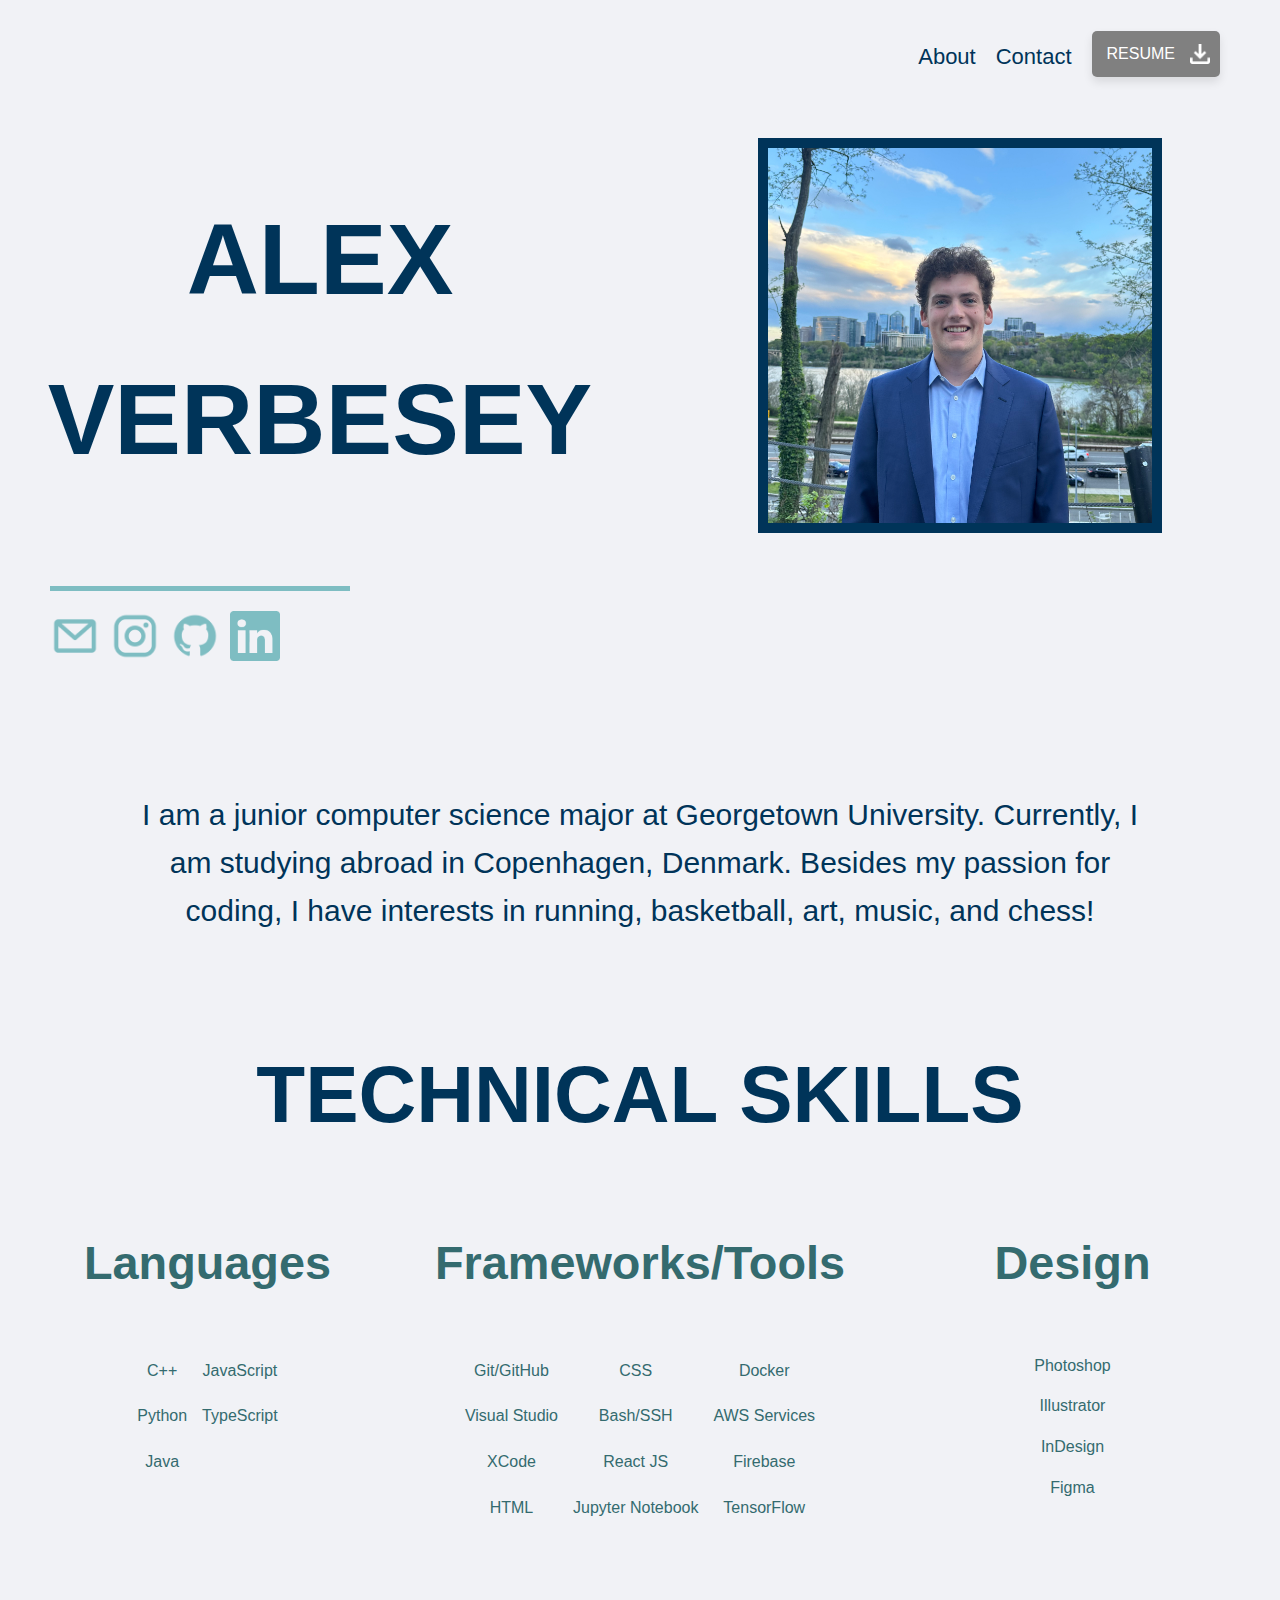
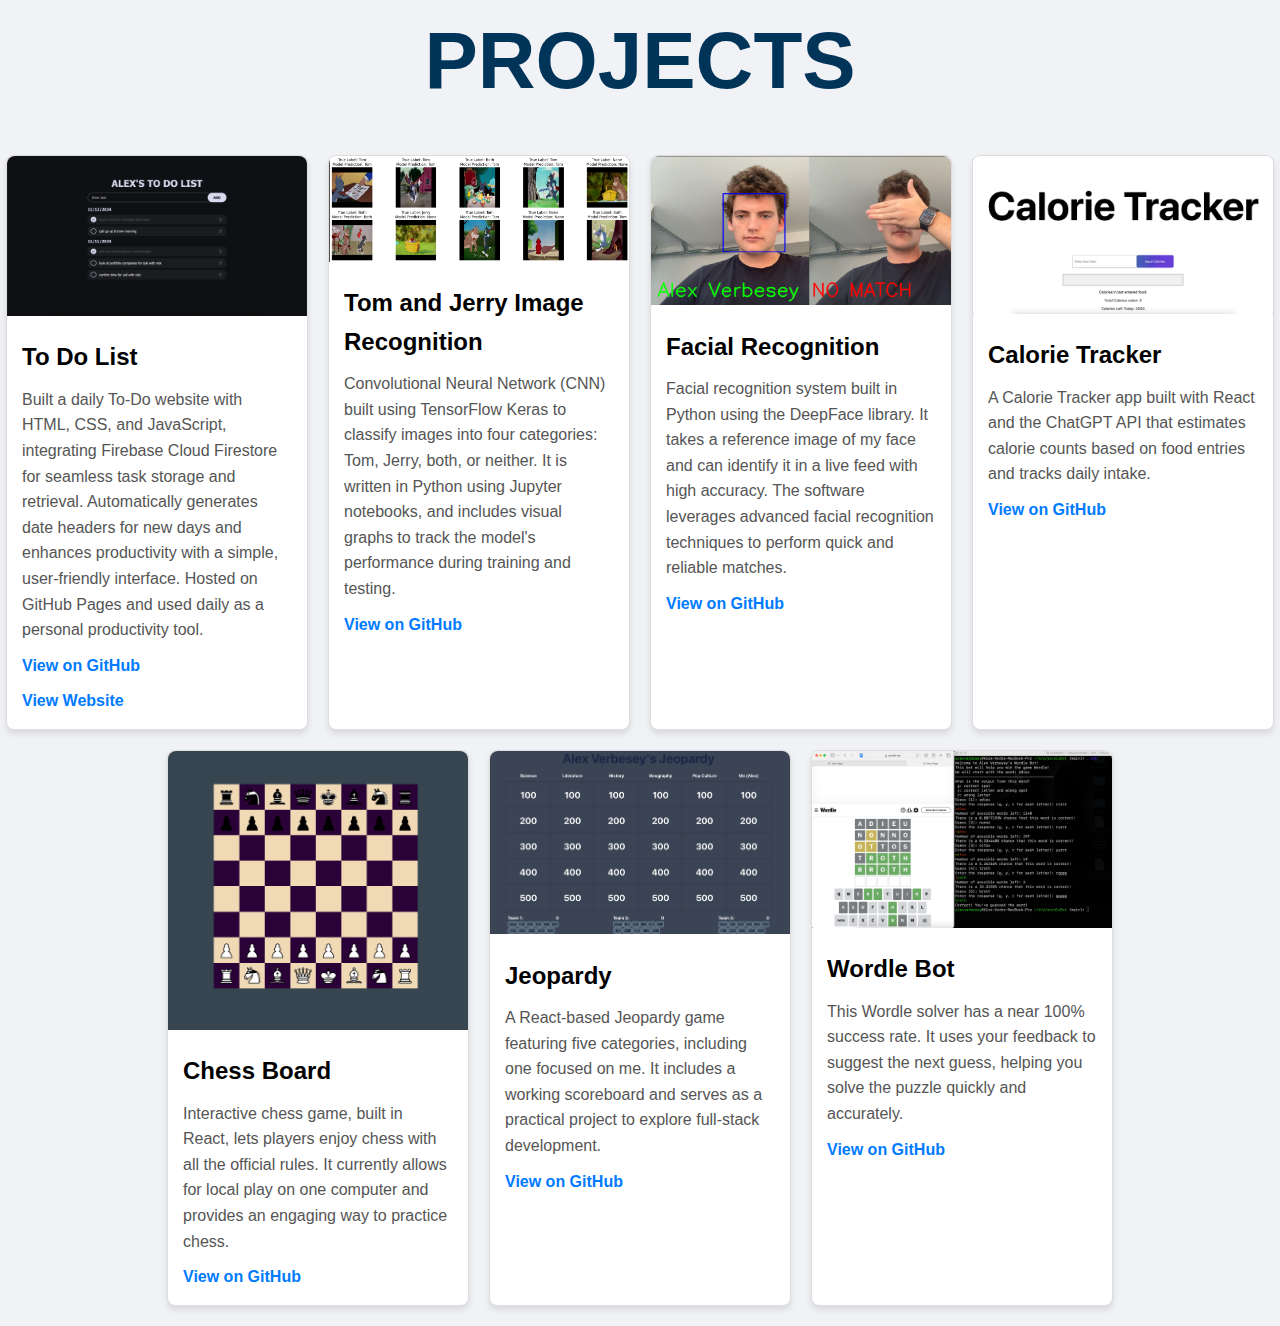
==== index.html @ 66ddb99b "resume 11/14" ====
<!DOCTYPE html>
<html lang="en">
<head>
    <meta charset="UTF-8">
    <meta name="viewport" content="width=device-width, initial-scale=1.0">
    <link rel="icon" href="https://github.com/alexverbs/alexverbs.github.io/blob/d3d0848591b647211440f9e09d63ac3a4cc1483b/assets/AV-faviconNEW.ico">
    <title>Alex Verbesey</title>
</head>
<link rel="stylesheet" href="index.css">

<body>
    <div class="navbar">
        <!--
        <div class="nav-buttons">
            <a href="blog.html" class="button-link">Abroad!</a>
        </div>
        -->
        <div class="nav-buttons">
            <a href="#my-info" class="button-link">About</a>
        </div>
        <div class="nav-buttons">
            <a href="mailto:abv21@georgetown.edu" target="_blank">Contact</a>
        </div>
        <div class="resume">
            <a href="https://drive.google.com/file/d/1OPGy0KIzCY_sodaI_N5lbQo9xbxgCfzO/view?usp=sharing" target="blank">Resume</a>
            <img class="download-icon" src="./assets/download.png" />
        </div>
    </div>
    <div class="top-box">
    <header>
        <div class="header-title">
        <h1>ALEX VERBESEY</h1>
        </div>
        <div class="face">
        <img src="./assets/alex4.jpeg" />
        </div>
    </header>
    </div>
        <div class="line">
            <img src="./assets/line.png" />
        </div>
        <div class="contact-info">
        <div class="contact-icons">
            <a href="mailto:abv21@georgetown.edu" target="_blank">
                <img src="./assets/email.png" />
            </a>
        </div>
        <div class="contact-icons">

            <a href="https://www.instagram.com/alexverbs/" target="_blank">
                <img src="./assets/instagram.png" />
            </a>
        </div>
        <div class="contact-icons">
            <a href="https://github.com/alexverbs" target="_blank">
                <img src="./assets/github.png" />
            </a>
        </div>
        <div class="contact-icons">
            <a href="https://www.linkedin.com/in/alexander-verbesey-b14548302/" target="_blank">
                <img src="./assets/linkedin.png" />
            </a>
        </div>
        <!--
        <div class="contact-icons">
            <a href="https://www.tiktok.com/@yeetverbs?_t=8klezNIOLL0&_r=1" target="_blank">
                <img src="./assets/tiktok.png" /> 
            </a>
        </div>
        -->
    </div>
    <div id="my-info">
        <div class="my-info">
            <div class="text-container">
                <p> I am a junior computer science major at Georgetown University. Currently, I am studying abroad in Copenhagen, Denmark.
                Besides my passion for coding, I have interests in running, basketball, art, music, and chess!</p>
            </div>
        </div>
    </div>

    <section id="technical-skills">
        <div class="skills-header">
            <h2>TECHNICAL SKILLS</h2>
        </div>
        <div class="column-container">
            <div class="column-item">
                <div class="skills-subheader">
                    <h3>Languages</h3>
                </div>
                <div class="code-grid">
                    <ul>
                        <li>C++</li>
                        <li>Python</li>
                        <li>Java</li>
                    </ul>
                    <ul>
                        <li>JavaScript</li>
                        <li>TypeScript</li>
                    </ul>
                </div>
            </div>
            <div class="column-item">
                <div class="skills-subheader">
                    <h3>Frameworks/Tools</h3>
                </div>
                <div class="code-grid">
                    <ul>
                        <li>Git/GitHub</li>
                        <li>Visual Studio</li>
                        <li>XCode</li>
                        <li>HTML</li>
                        
                    </ul>
                    <ul>
                        <li>CSS</li>
                        <li>Bash/SSH</li>
                        <li>React JS</li>
                        <li>Jupyter Notebook</li>
                        
                    </ul>
                    <ul>
                        <li>Docker</li>
                        <li>AWS Services</li>
                        <li>Firebase</li>
                        <li>TensorFlow</li>
                    </ul>
                </div>
            </div>
            <div class="column-item">
                <div class="skills-subheader">
                    <h3>Design</h3>
                </div>
                <ul>
                    <li>Photoshop</li>
                    <li>Illustrator</li>
                    <li>InDesign</li>
                    <li>Figma</li>
                </ul>
            </div>
        </div>
    </section>
    
    <section id="projects">
        <div class="project-title">
            <h2>PROJECTS</h2>
        </div>

        
        <div class="project-grid">

            <div class="project">
                <img src="./assets/toDoList.png" alt="to Do List Screenshot" />
                <div class="project-info">
                    <h3>To Do List</h3>
                    <p>Built a daily To-Do website with HTML, CSS, and JavaScript, integrating Firebase Cloud Firestore for seamless task storage and retrieval. Automatically generates date headers for new days and enhances productivity with a simple, user-friendly interface. Hosted on GitHub Pages and used daily as a personal productivity tool.</p>
                    <a href="https://github.com/alexverbs/toDoList" target="_blank">View on GitHub</a>
                    <p></p>
                    <a href="https://alexverbesey.com/toDoList/" target="_blank">View Website</a>
                </div>
            </div>


            <div class="project">
                <img src="./assets/tomandjerry.png" alt="Tom and Jerry CNN Screenshot" />
                <div class="project-info">
                    <h3>Tom and Jerry Image Recognition</h3>
                    <p>Convolutional Neural Network (CNN) built using TensorFlow Keras to classify images into four categories: Tom, Jerry, both, or neither. It is written in Python using Jupyter notebooks, and includes visual graphs to track the model's performance during training and testing.</p>
                    <a href="https://github.com/alexverbs/ABV-CNN-TJ" target="_blank">View on GitHub</a>
                </div>
            </div>
    
            <div class="project">
                <img src="./assets/faceRec.png" alt="Facial Recognition Screenshot" />
                <div class="project-info">
                    <h3>Facial Recognition</h3>
                    <p>Facial recognition system built in Python using the DeepFace library. It takes a reference image of my face and can identify it in a live feed with high accuracy. The software leverages advanced facial recognition techniques to perform quick and reliable matches.</p>
                    <a href="https://github.com/alexverbs/faceRec" target="_blank">View on GitHub</a>
                </div>
            </div>

            <div class="project">
                <img src="./assets/calorieTracker.png" alt="Calorie Tracker Screenshot" />
                <div class="project-info">
                    <h3>Calorie Tracker</h3>
                    <p>A Calorie Tracker app built with React and the ChatGPT API that estimates calorie counts based on food entries and tracks daily intake.</p>
                    <a href="https://github.com/alexverbs/calorie-tracker" target="_blank">View on GitHub</a>
                </div>
            </div>
    
            <div class="project">
                <img src="./assets/chess.png" alt="Chess Game Screenshot" />
                <div class="project-info">
                    <h3>Chess Board</h3>
                    <p>Interactive chess game, built in React, lets players enjoy chess with all the official rules. It currently allows for local play on one computer and provides an engaging way to practice chess.</p>
                    <a href="https://github.com/alexverbs/chess-project" target="_blank">View on GitHub</a>
                </div>
            </div>
    
            <div class="project">
                <img src="./assets/jeapordy.png" alt="Jeopardy Game Screenshot" />
                <div class="project-info">
                    <h3>Jeopardy</h3>
                    <p>A React-based Jeopardy game featuring five categories, including one focused on me. It includes a working scoreboard and serves as a practical project to explore full-stack development.</p>
                    <a href="https://github.com/alexverbs/Jeapordy-Hoya-Devs" target="_blank">View on GitHub</a>
                </div>
            </div>
    
            <div class="project">
                <img src="./assets/wordle.png" alt="Wordle Bot Screenshot" />
                <div class="project-info">
                    <h3>Wordle Bot</h3>
                    <p>This Wordle solver has a near 100% success rate. It uses your feedback to suggest the next guess, helping you solve the puzzle quickly and accurately.</p>
                    <a href="https://github.com/alexverbs/Wordle-Bot" target="_blank">View on GitHub</a>
                </div>
            </div>
    </section>
    
    <!-- testing domain -->

    <!--
    <div>
        <a href="https://data.typeracer.com/pit/profile?user=yeetverbs&ref=badge" t
        arget="_top"><img src="https://data.typeracer.com/misc/badge?user=yeetverbs" 
        border="0" alt="TypeRacer.com scorecard for user yeetverbs"/></a>
    </div>
    -->
    <!--
    <iframe allow="autoplay *; encrypted-media *; fullscreen *; clipboard-write" frameborder="0" height="450" 
    style="width:100%;max-width:660px;overflow:hidden;border-radius:10px;" 
    sandbox="allow-forms allow-popups allow-same-origin allow-scripts 
    allow-storage-access-by-user-activation allow-top-navigation-by-user-activation" 
    src="https://embed.music.apple.com/us/album/guts-spilled/1736994915"></iframe>
    -->
      
</body>
</html>
---- index.css ----
/* index.css */
body {
  font-family: Arial, sans-serif;
  line-height: 1.6;
  margin: 0;
  background-color: #F1F2F6;
}

header {
  display: block;
  color: #7EBDC2;
  padding-bottom: 10px;
  margin-bottom: 15px;
  padding-top: 20px;
  text-align: center;
}

header h1 {
  font-size: 8vw;
  color: #003459;
  margin: 0;
}

.face img {
  width: 50%;
  margin: 20px auto;
  padding: 10px;
  background-color: #003459;
  width: 60%;
  height: 60%;
}

.contact-info {
  display: flex;
  justify-content: center;
  flex-wrap: wrap;
  gap: 10px;
  padding-top: 20px;
}

.line img {
  width: 300px;
  height: 5px;
  display: block;
  margin-left: auto;
  margin-right: auto;
}

.navbar {
  display: flex;
  justify-content: right;
  align-items: center;
  gap: 20px;
  padding: 20px;
  margin-right: 40px;
  margin-top: 10px;
}

.resume {
  display: flex;
  justify-content: center;
  align-items: center;
  background-color: gray;
  box-shadow: 0 5px 10px rgba(0,0,0,0.1);
  border-radius: 5px;
  transition: background-color 0.3s;
}

.resume a {
  display: flex;
  justify-content: center;
  align-items: center;
  padding: 10px 15px; 
  font-size: 16px; 
  color: #FFF; 
  text-transform: uppercase; 
  text-decoration: none;
}

.resume:hover {
  background-color: #6c757d; 
  cursor: pointer; 
}

.nav-buttons a {
  font-size: 22px;
  color: #003459;
  text-decoration: none;
}

.download-icon {
  width: 20px; 
  height: auto; 
  margin-left: 0px; 
  margin-right: 10px;
}

section {
  margin-bottom: 20px;
}

h2 {
  color: #7EBDC2;
}

ul {
  list-style-type: none;
  padding: 0;
}

li {
  margin: 5px;
  padding: 5px;
  border-radius: 5px;
  color: #346B6F;
}

.column-container {
  display: flex;
  justify-content: center;
  align-items: flex-start;
  flex-wrap: wrap;
}

.column-item {
  text-align: center; 
  flex: 1 0 300px; 
}

.skills-subheader {
  margin-bottom: 1px;
  font-size: 1.2em;
  margin-left: 0%;
}

.code-grid {
  display: flex;
  flex-wrap: wrap;
  justify-content: center;
  gap: 5px; 
}

.code-grid ul {
  display: flex;
  flex-direction: column; 
  list-style: none; 
  padding: 0; 
  margin: 0;
  align-items: center; 
}

.code-grid li {
  margin: 5px 0; 
}

.skills-header h2 {
  font-size: 8vw;
  width: 100%;
  margin-bottom: 20px;
  text-align: center;
  color: #003459;
}

.skills-subheader {
  font-size: 40px;
  width: 100%;
  margin-bottom: 20px;
  text-align: center;
  color: #346B6F;
}


.my-info {
  width: 100%;
  margin-bottom: 50px;
  margin-top: 100px;
  text-align: center;
  color: #003459;
  display: flex;
  justify-content: center;
}

.contact-icons img {
  display: flex;
  width: 50px;
}

.text-container {
  font-size: 4vw;
  color: #003459;
  display: flex;
  justify-content: center;
  width: 80%;
}

.project-button:hover {
  background: #4D4CF0;
  box-shadow: #4D4CF0 0 10px 20px -10px;
}

/* Updated project section with Flexbox */
.project-title h2 {
  text-align: center;
  font-size: 8vw;
  color: #003459;
  margin-bottom: 30px;
}

.project-grid {
  display: flex;
  flex-wrap: wrap;
  gap: 20px;
  justify-content: center;
  
}


.project {
  background-color: #fff;
  border: 1px solid #ddd;
  border-radius: 8px;
  box-shadow: 0 4px 6px rgba(0, 0, 0, 0.1);
  width: 300px;
  transition: transform 0.3s ease;
}

.project:hover {
  transform: scale(1.05);
}

.project img {
  width: 100%;
  height: auto;
  border-top-left-radius: 8px;
  border-top-right-radius: 8px;
}

.project-info {
  padding: 15px;
}

.project-info h3 {
  margin: 0;
  font-size: 1.5rem;
}

.project-info p {
  margin: 10px 0;
  color: #555;
}

.project-info a {
  text-decoration: none;
  color: #007bff;
  font-weight: bold;
  transition: color 0.3s ease;
}

.project-info a:hover {
  color: #0056b3;
}

@media (min-width: 1024px) {
  header {
    display: flex;
    justify-content: space-between;
    align-items: center;
  }

  .header-title, .face {
    flex-basis: 50%;
  }

  .header-title h1 {
    font-size: 100px;
  }

  .text-container {
    font-size: 30px;
  }

  .contact-info {
    justify-content: start;
    margin-left: 50px;
  }

  .line img {
    margin-left: 50px;
    margin-right: 0;
  }

  .column-container {
    flex-direction: row;
    justify-content: space-around;
  }

  .column-item {
    margin: 0 20px;
  }

  .column-container-projects {
    flex-direction: row;
    justify-content: space-around;
  }

  .skills-header h2, .project-title h2 {
    font-size: 80px;
  }

  .nav-buttons {
    font-size: 30px;
  }
}
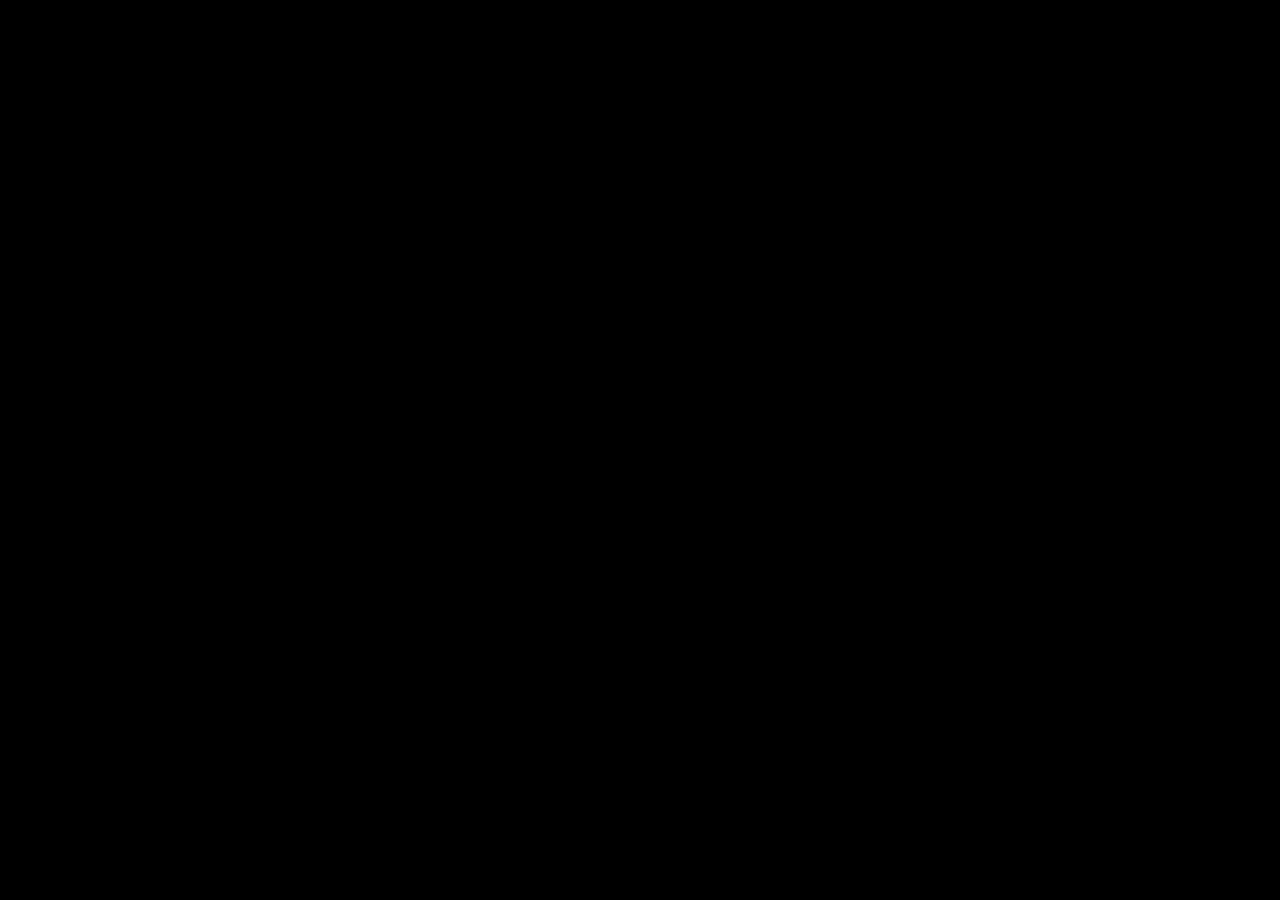
==== commit 0e9b99fa: "added front page 11/27" ====
--- a/index.html
+++ b/index.html
@@ -1,236 +1,16 @@
 <!DOCTYPE html>
 <html lang="en">
 <head>
-    <meta charset="UTF-8">
-    <meta name="viewport" content="width=device-width, initial-scale=1.0">
-    <link rel="icon" href="https://github.com/alexverbs/alexverbs.github.io/blob/d3d0848591b647211440f9e09d63ac3a4cc1483b/assets/AV-faviconNEW.ico">
-    <title>Alex Verbesey</title>
+  <meta charset="UTF-8">
+  <meta name="viewport" content="width=device-width, initial-scale=1.0">
+  <title>Alex Verbesey Portfolio</title>
+  <link rel="stylesheet" href="index.css">
 </head>
-<link rel="stylesheet" href="index.css">
-
 <body>
-    <div class="navbar">
-        <!--
-        <div class="nav-buttons">
-            <a href="blog.html" class="button-link">Abroad!</a>
-        </div>
-        -->
-        <div class="nav-buttons">
-            <a href="#my-info" class="button-link">About</a>
-        </div>
-        <div class="nav-buttons">
-            <a href="mailto:abv21@georgetown.edu" target="_blank">Contact</a>
-        </div>
-        <div class="resume">
-            <a href="https://drive.google.com/file/d/1OPGy0KIzCY_sodaI_N5lbQo9xbxgCfzO/view?usp=sharing" target="blank">Resume</a>
-            <img class="download-icon" src="./assets/download.png" />
-        </div>
-    </div>
-    <div class="top-box">
-    <header>
-        <div class="header-title">
-        <h1>ALEX VERBESEY</h1>
-        </div>
-        <div class="face">
-        <img src="./assets/alex4.jpeg" />
-        </div>
-    </header>
-    </div>
-        <div class="line">
-            <img src="./assets/line.png" />
-        </div>
-        <div class="contact-info">
-        <div class="contact-icons">
-            <a href="mailto:abv21@georgetown.edu" target="_blank">
-                <img src="./assets/email.png" />
-            </a>
-        </div>
-        <div class="contact-icons">
-
-            <a href="https://www.instagram.com/alexverbs/" target="_blank">
-                <img src="./assets/instagram.png" />
-            </a>
-        </div>
-        <div class="contact-icons">
-            <a href="https://github.com/alexverbs" target="_blank">
-                <img src="./assets/github.png" />
-            </a>
-        </div>
-        <div class="contact-icons">
-            <a href="https://www.linkedin.com/in/alexander-verbesey-b14548302/" target="_blank">
-                <img src="./assets/linkedin.png" />
-            </a>
-        </div>
-        <!--
-        <div class="contact-icons">
-            <a href="https://www.tiktok.com/@yeetverbs?_t=8klezNIOLL0&_r=1" target="_blank">
-                <img src="./assets/tiktok.png" /> 
-            </a>
-        </div>
-        -->
-    </div>
-    <div id="my-info">
-        <div class="my-info">
-            <div class="text-container">
-                <p> I am a junior computer science major at Georgetown University. Currently, I am studying abroad in Copenhagen, Denmark.
-                Besides my passion for coding, I have interests in running, basketball, art, music, and chess!</p>
-            </div>
-        </div>
-    </div>
-
-    <section id="technical-skills">
-        <div class="skills-header">
-            <h2>TECHNICAL SKILLS</h2>
-        </div>
-        <div class="column-container">
-            <div class="column-item">
-                <div class="skills-subheader">
-                    <h3>Languages</h3>
-                </div>
-                <div class="code-grid">
-                    <ul>
-                        <li>C++</li>
-                        <li>Python</li>
-                        <li>Java</li>
-                    </ul>
-                    <ul>
-                        <li>JavaScript</li>
-                        <li>TypeScript</li>
-                    </ul>
-                </div>
-            </div>
-            <div class="column-item">
-                <div class="skills-subheader">
-                    <h3>Frameworks/Tools</h3>
-                </div>
-                <div class="code-grid">
-                    <ul>
-                        <li>Git/GitHub</li>
-                        <li>Visual Studio</li>
-                        <li>XCode</li>
-                        <li>HTML</li>
-                        
-                    </ul>
-                    <ul>
-                        <li>CSS</li>
-                        <li>Bash/SSH</li>
-                        <li>React JS</li>
-                        <li>Jupyter Notebook</li>
-                        
-                    </ul>
-                    <ul>
-                        <li>Docker</li>
-                        <li>AWS Services</li>
-                        <li>Firebase</li>
-                        <li>TensorFlow</li>
-                    </ul>
-                </div>
-            </div>
-            <div class="column-item">
-                <div class="skills-subheader">
-                    <h3>Design</h3>
-                </div>
-                <ul>
-                    <li>Photoshop</li>
-                    <li>Illustrator</li>
-                    <li>InDesign</li>
-                    <li>Figma</li>
-                </ul>
-            </div>
-        </div>
-    </section>
-    
-    <section id="projects">
-        <div class="project-title">
-            <h2>PROJECTS</h2>
-        </div>
-
-        
-        <div class="project-grid">
-
-            <div class="project">
-                <img src="./assets/toDoList.png" alt="to Do List Screenshot" />
-                <div class="project-info">
-                    <h3>To Do List</h3>
-                    <p>Built a daily To-Do website with HTML, CSS, and JavaScript, integrating Firebase Cloud Firestore for seamless task storage and retrieval. Automatically generates date headers for new days and enhances productivity with a simple, user-friendly interface. Hosted on GitHub Pages and used daily as a personal productivity tool.</p>
-                    <a href="https://github.com/alexverbs/toDoList" target="_blank">View on GitHub</a>
-                    <p></p>
-                    <a href="https://alexverbesey.com/toDoList/" target="_blank">View Website</a>
-                </div>
-            </div>
-
-
-            <div class="project">
-                <img src="./assets/tomandjerry.png" alt="Tom and Jerry CNN Screenshot" />
-                <div class="project-info">
-                    <h3>Tom and Jerry Image Recognition</h3>
-                    <p>Convolutional Neural Network (CNN) built using TensorFlow Keras to classify images into four categories: Tom, Jerry, both, or neither. It is written in Python using Jupyter notebooks, and includes visual graphs to track the model's performance during training and testing.</p>
-                    <a href="https://github.com/alexverbs/ABV-CNN-TJ" target="_blank">View on GitHub</a>
-                </div>
-            </div>
-    
-            <div class="project">
-                <img src="./assets/faceRec.png" alt="Facial Recognition Screenshot" />
-                <div class="project-info">
-                    <h3>Facial Recognition</h3>
-                    <p>Facial recognition system built in Python using the DeepFace library. It takes a reference image of my face and can identify it in a live feed with high accuracy. The software leverages advanced facial recognition techniques to perform quick and reliable matches.</p>
-                    <a href="https://github.com/alexverbs/faceRec" target="_blank">View on GitHub</a>
-                </div>
-            </div>
-
-            <div class="project">
-                <img src="./assets/calorieTracker.png" alt="Calorie Tracker Screenshot" />
-                <div class="project-info">
-                    <h3>Calorie Tracker</h3>
-                    <p>A Calorie Tracker app built with React and the ChatGPT API that estimates calorie counts based on food entries and tracks daily intake.</p>
-                    <a href="https://github.com/alexverbs/calorie-tracker" target="_blank">View on GitHub</a>
-                </div>
-            </div>
-    
-            <div class="project">
-                <img src="./assets/chess.png" alt="Chess Game Screenshot" />
-                <div class="project-info">
-                    <h3>Chess Board</h3>
-                    <p>Interactive chess game, built in React, lets players enjoy chess with all the official rules. It currently allows for local play on one computer and provides an engaging way to practice chess.</p>
-                    <a href="https://github.com/alexverbs/chess-project" target="_blank">View on GitHub</a>
-                </div>
-            </div>
-    
-            <div class="project">
-                <img src="./assets/jeapordy.png" alt="Jeopardy Game Screenshot" />
-                <div class="project-info">
-                    <h3>Jeopardy</h3>
-                    <p>A React-based Jeopardy game featuring five categories, including one focused on me. It includes a working scoreboard and serves as a practical project to explore full-stack development.</p>
-                    <a href="https://github.com/alexverbs/Jeapordy-Hoya-Devs" target="_blank">View on GitHub</a>
-                </div>
-            </div>
-    
-            <div class="project">
-                <img src="./assets/wordle.png" alt="Wordle Bot Screenshot" />
-                <div class="project-info">
-                    <h3>Wordle Bot</h3>
-                    <p>This Wordle solver has a near 100% success rate. It uses your feedback to suggest the next guess, helping you solve the puzzle quickly and accurately.</p>
-                    <a href="https://github.com/alexverbs/Wordle-Bot" target="_blank">View on GitHub</a>
-                </div>
-            </div>
-    </section>
-    
-    <!-- testing domain -->
-
-    <!--
-    <div>
-        <a href="https://data.typeracer.com/pit/profile?user=yeetverbs&ref=badge" t
-        arget="_top"><img src="https://data.typeracer.com/misc/badge?user=yeetverbs" 
-        border="0" alt="TypeRacer.com scorecard for user yeetverbs"/></a>
-    </div>
-    -->
-    <!--
-    <iframe allow="autoplay *; encrypted-media *; fullscreen *; clipboard-write" frameborder="0" height="450" 
-    style="width:100%;max-width:660px;overflow:hidden;border-radius:10px;" 
-    sandbox="allow-forms allow-popups allow-same-origin allow-scripts 
-    allow-storage-access-by-user-activation allow-top-navigation-by-user-activation" 
-    src="https://embed.music.apple.com/us/album/guts-spilled/1736994915"></iframe>
-    -->
-      
+    <div class="terminal">
+        <h1 class="typing"></h1>
+        <p class="typing-bio"></p>
+      </div>
+  <script src="script.js"></script>
 </body>
-</html>
+</html>--- a/index.css
+++ b/index.css
@@ -1,313 +1,84 @@
-/* index.css */
+/* Basic Reset */
 body {
-  font-family: Arial, sans-serif;
-  line-height: 1.6;
-  margin: 0;
-  background-color: #F1F2F6;
-}
-
-header {
-  display: block;
-  color: #7EBDC2;
-  padding-bottom: 10px;
-  margin-bottom: 15px;
-  padding-top: 20px;
-  text-align: center;
-}
-
-header h1 {
-  font-size: 8vw;
-  color: #003459;
-  margin: 0;
-}
-
-.face img {
-  width: 50%;
-  margin: 20px auto;
-  padding: 10px;
-  background-color: #003459;
-  width: 60%;
-  height: 60%;
-}
-
-.contact-info {
-  display: flex;
-  justify-content: center;
-  flex-wrap: wrap;
-  gap: 10px;
-  padding-top: 20px;
-}
-
-.line img {
-  width: 300px;
-  height: 5px;
-  display: block;
-  margin-left: auto;
-  margin-right: auto;
-}
-
-.navbar {
-  display: flex;
-  justify-content: right;
-  align-items: center;
-  gap: 20px;
-  padding: 20px;
-  margin-right: 40px;
-  margin-top: 10px;
-}
-
-.resume {
-  display: flex;
-  justify-content: center;
-  align-items: center;
-  background-color: gray;
-  box-shadow: 0 5px 10px rgba(0,0,0,0.1);
-  border-radius: 5px;
-  transition: background-color 0.3s;
-}
-
-.resume a {
-  display: flex;
-  justify-content: center;
-  align-items: center;
-  padding: 10px 15px; 
-  font-size: 16px; 
-  color: #FFF; 
-  text-transform: uppercase; 
-  text-decoration: none;
-}
-
-.resume:hover {
-  background-color: #6c757d; 
-  cursor: pointer; 
-}
-
-.nav-buttons a {
-  font-size: 22px;
-  color: #003459;
-  text-decoration: none;
-}
-
-.download-icon {
-  width: 20px; 
-  height: auto; 
-  margin-left: 0px; 
-  margin-right: 10px;
-}
-
-section {
-  margin-bottom: 20px;
-}
-
-h2 {
-  color: #7EBDC2;
-}
-
-ul {
-  list-style-type: none;
-  padding: 0;
-}
-
-li {
-  margin: 5px;
-  padding: 5px;
-  border-radius: 5px;
-  color: #346B6F;
-}
-
-.column-container {
-  display: flex;
-  justify-content: center;
-  align-items: flex-start;
-  flex-wrap: wrap;
-}
-
-.column-item {
-  text-align: center; 
-  flex: 1 0 300px; 
-}
-
-.skills-subheader {
-  margin-bottom: 1px;
-  font-size: 1.2em;
-  margin-left: 0%;
-}
-
-.code-grid {
-  display: flex;
-  flex-wrap: wrap;
-  justify-content: center;
-  gap: 5px; 
-}
-
-.code-grid ul {
-  display: flex;
-  flex-direction: column; 
-  list-style: none; 
-  padding: 0; 
-  margin: 0;
-  align-items: center; 
-}
-
-.code-grid li {
-  margin: 5px 0; 
-}
-
-.skills-header h2 {
-  font-size: 8vw;
-  width: 100%;
-  margin-bottom: 20px;
-  text-align: center;
-  color: #003459;
-}
-
-.skills-subheader {
-  font-size: 40px;
-  width: 100%;
-  margin-bottom: 20px;
-  text-align: center;
-  color: #346B6F;
-}
-
-
-.my-info {
-  width: 100%;
-  margin-bottom: 50px;
-  margin-top: 100px;
-  text-align: center;
-  color: #003459;
-  display: flex;
-  justify-content: center;
-}
-
-.contact-icons img {
-  display: flex;
-  width: 50px;
-}
-
-.text-container {
-  font-size: 4vw;
-  color: #003459;
-  display: flex;
-  justify-content: center;
-  width: 80%;
-}
-
-.project-button:hover {
-  background: #4D4CF0;
-  box-shadow: #4D4CF0 0 10px 20px -10px;
-}
-
-/* Updated project section with Flexbox */
-.project-title h2 {
-  text-align: center;
-  font-size: 8vw;
-  color: #003459;
-  margin-bottom: 30px;
-}
-
-.project-grid {
-  display: flex;
-  flex-wrap: wrap;
-  gap: 20px;
-  justify-content: center;
+    margin: 0;
+    padding: 0;
+    background: black; /* Terminal-style background */
+    color: lime; /* Terminal-style text color */
+    font-family: "Courier New", Courier, monospace; /* Terminal-style font */
+    height: 100vh; /* Full viewport height */
+  }
   
-}
-
-
-.project {
-  background-color: #fff;
-  border: 1px solid #ddd;
-  border-radius: 8px;
-  box-shadow: 0 4px 6px rgba(0, 0, 0, 0.1);
-  width: 300px;
-  transition: transform 0.3s ease;
-}
-
-.project:hover {
-  transform: scale(1.05);
-}
-
-.project img {
-  width: 100%;
-  height: auto;
-  border-top-left-radius: 8px;
-  border-top-right-radius: 8px;
-}
-
-.project-info {
-  padding: 15px;
-}
-
-.project-info h3 {
-  margin: 0;
-  font-size: 1.5rem;
-}
-
-.project-info p {
-  margin: 10px 0;
-  color: #555;
-}
-
-.project-info a {
-  text-decoration: none;
-  color: #007bff;
-  font-weight: bold;
-  transition: color 0.3s ease;
-}
-
-.project-info a:hover {
-  color: #0056b3;
-}
-
-@media (min-width: 1024px) {
-  header {
-    display: flex;
-    justify-content: space-between;
-    align-items: center;
+  /* Terminal Styling */
+  .terminal {
+    position: absolute; /* Position relative to top-left of viewport */
+    padding-left: 30px;
+    text-align: left; /* Aligns text to the left */
+  }
+  
+  /* Typing Effect Text */
+  .typing {
+    font-size: 5rem; /* Larger text size */
+    line-height: 1.2; /* Adjust line height for better readability */
+    margin: 0;
+    margin-top: 2rem;
+  }
+  
+  .typing-bio {
+    font-size: 2rem; /* Adjust font size */
+    white-space: normal; /* Allow line wrapping */
+    line-height: 1.5; /* Adjust line spacing for readability */
+    margin: 0;
+    vertical-align: top;
+    padding: 0;
+    margin-top: 10px;
   }
 
-  .header-title, .face {
-    flex-basis: 50%;
+  /* Blinking Cursor */
+  .cursor{
+    display: inline-block;
+    width: 30px;
+    height: 1.2em;
+    margin-left: 5px;
+    animation: blink 0.8s steps(2, start) infinite;
+    background-color: lime;
+  }
+  
+  .cursor-bio {
+    display: inline-block;
+    width: 10px;
+    height: 1.2em;
+    margin-left: 5px;
+    animation: blink 0.8s steps(2, start) infinite;
+    background-color: lime;
   }
 
-  .header-title h1 {
-    font-size: 100px;
+  .enter-button {
+    font-family: "Courier New", Courier, monospace;
+    position: absolute;
+    display: none; /* Hidden initially */
+    margin: 0 auto; /* Center horizontally */
+    padding: 10px 20px; /* Button size */
+    font-size: 1.5rem; /* Text size */
+    color: lime; /* Green text */
+    background-color: black; /* Black background */
+    border: 2px solid lime; /* Green border */
+    cursor: pointer; /* Pointer cursor on hover */
+    text-align: center;
+    transition: all 0.3s ease; /* Smooth hover transition */
+    margin-top: 20px
   }
-
-  .text-container {
-    font-size: 30px;
+  
+  .enter-button:hover {
+    background-color: lime; /* Green background on hover */
+    color: black; /* Black text on hover */
   }
-
-  .contact-info {
-    justify-content: start;
-    margin-left: 50px;
-  }
-
-  .line img {
-    margin-left: 50px;
-    margin-right: 0;
-  }
-
-  .column-container {
-    flex-direction: row;
-    justify-content: space-around;
-  }
-
-  .column-item {
-    margin: 0 20px;
-  }
-
-  .column-container-projects {
-    flex-direction: row;
-    justify-content: space-around;
-  }
-
-  .skills-header h2, .project-title h2 {
-    font-size: 80px;
-  }
-
-  .nav-buttons {
-    font-size: 30px;
-  }
-}
+  
+  /* Blinking Effect */
+  @keyframes blink {
+    0% {
+      opacity: 1;
+    }
+    100% {
+      opacity: 0;
+    }
+  }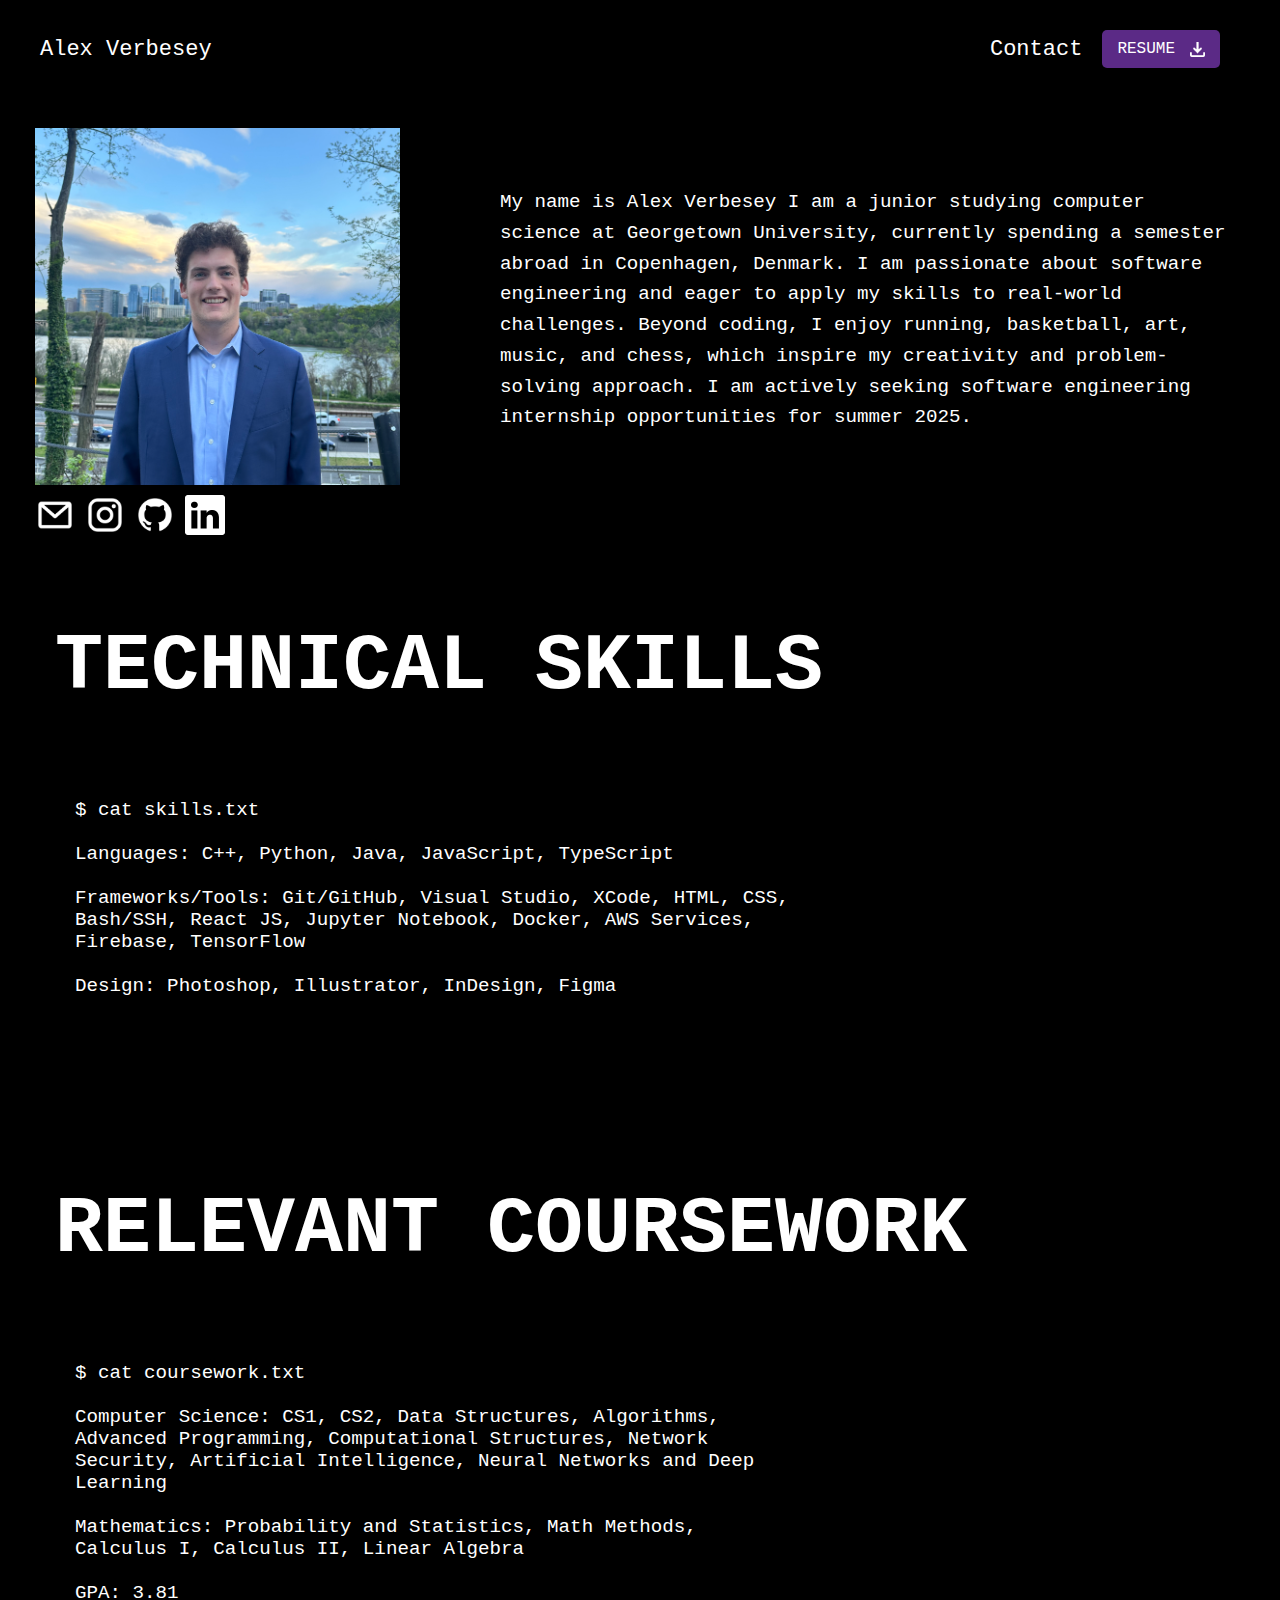
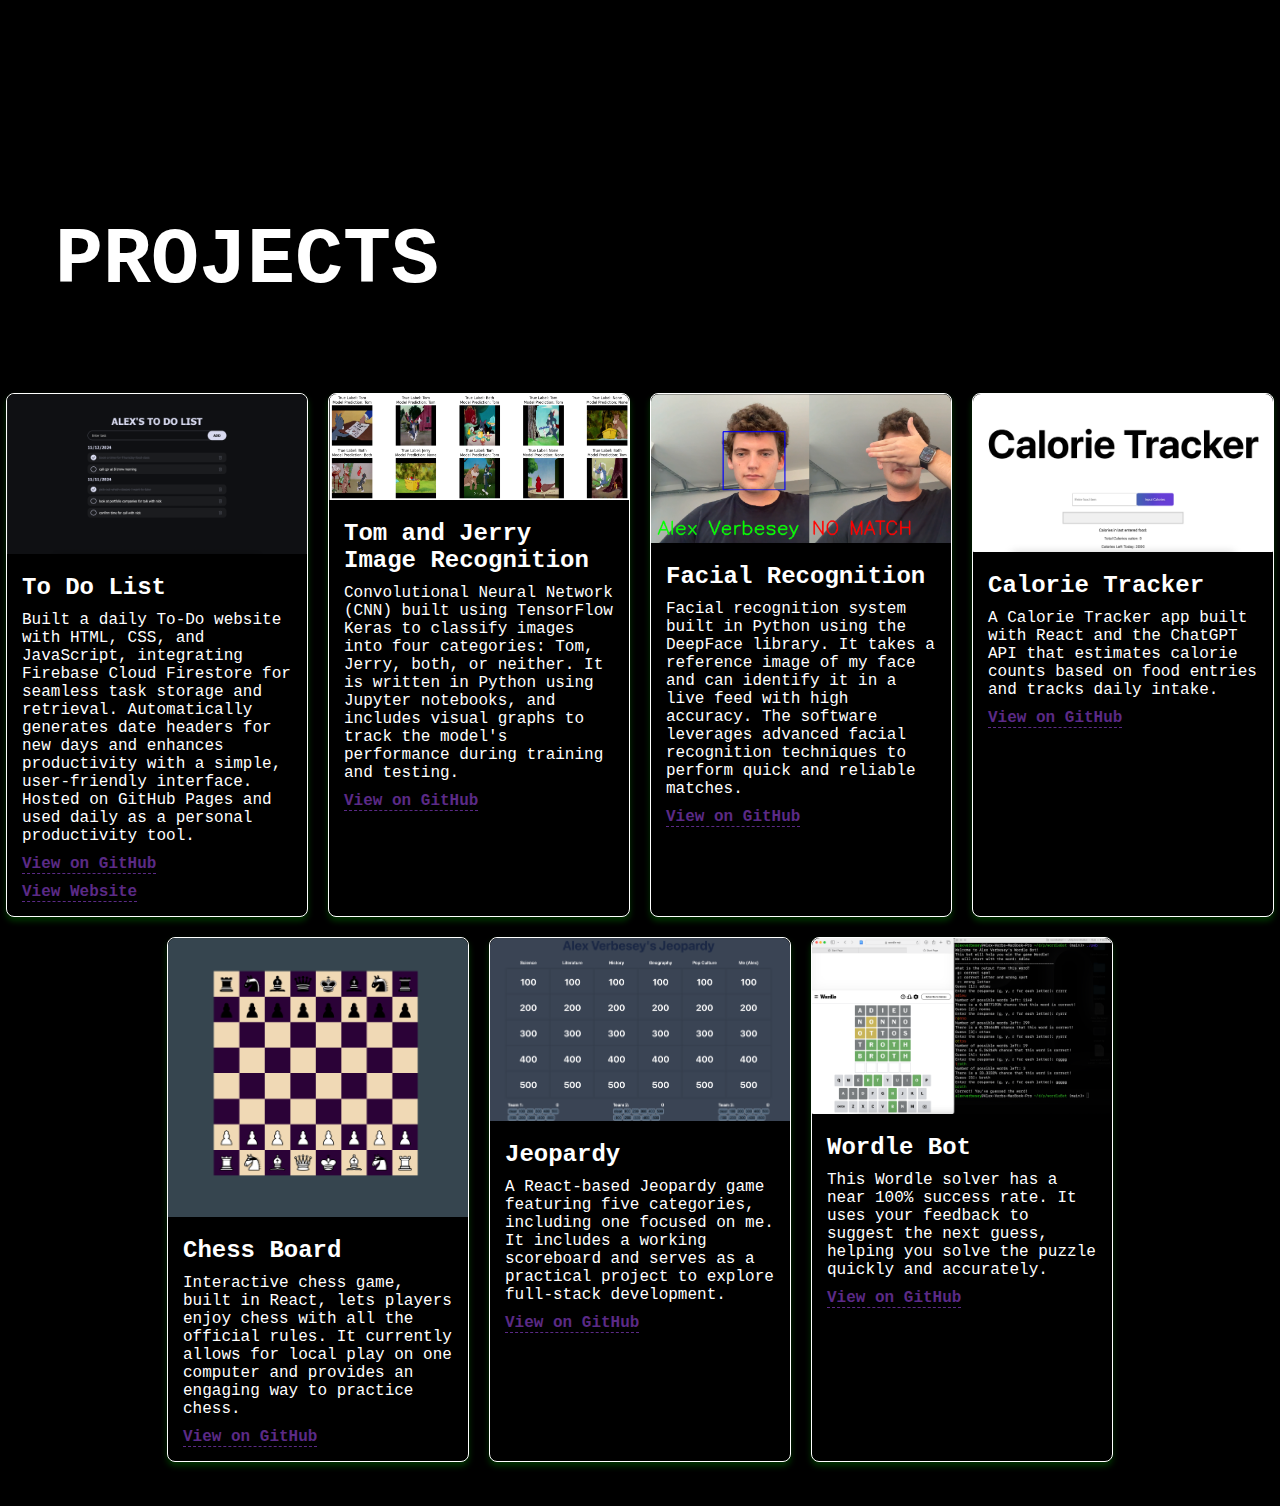
==== commit decc2992: "changed front page :( 11/27" ====
--- a/index.html
+++ b/index.html
@@ -1,16 +1,192 @@
 <!DOCTYPE html>
 <html lang="en">
 <head>
-  <meta charset="UTF-8">
-  <meta name="viewport" content="width=device-width, initial-scale=1.0">
-  <title>Alex Verbesey Portfolio</title>
-  <link rel="stylesheet" href="index.css">
+    <meta charset="UTF-8">
+    <meta name="viewport" content="width=device-width, initial-scale=1.0">
+    <link rel="icon" href="https://github.com/alexverbs/alexverbs.github.io/blob/d3d0848591b647211440f9e09d63ac3a4cc1483b/assets/AV-faviconNEW.ico">
+    <title>Alex Verbesey</title>
+    <link rel="stylesheet" href="index.css">
 </head>
 <body>
-    <div class="terminal">
-        <h1 class="typing"></h1>
-        <p class="typing-bio"></p>
-      </div>
-  <script src="script.js"></script>
+    
+    <!-- Navbar -->
+    <div class="navbar">
+        <div class="frontPage-button">
+            <a href="frontPage.html" class="button-link">Alex Verbesey</a>
+        </div>
+        <div class="nav-buttons">
+            <a href="mailto:abv21@georgetown.edu" target="_blank">Contact</a>
+        </div>
+        <div class="resume">
+            <a href="https://drive.google.com/file/d/1e2lnJ7Rl9gJehZ2g4rzee2kk8jqRwELy/view?usp=sharing" target="_blank">Resume</a>
+            <img class="download-icon" src="./assets/download.png" alt="Download Resume Icon">
+        </div>
+    </div>
+
+    <div id="my-info">
+        <div class="my-info-container">
+            <div class="face">
+                <img src="./assets/alex4.jpeg" alt="Alex Verbesey">
+            </div>
+            <div class="text-container">
+                <p>
+                    My name is Alex Verbesey I am a junior studying computer science at Georgetown University, 
+                    currently spending a semester abroad in Copenhagen, Denmark. I am passionate about software engineering and 
+                    eager to apply my skills to real-world challenges. Beyond coding, I enjoy running, basketball, 
+                    art, music, and chess, which inspire my creativity and problem-solving approach. I am actively 
+                    seeking software engineering internship opportunities for summer 2025.
+                </p>
+            </div>
+        </div>
+    </div>
+
+    <!-- Contact Info Section -->
+    <div class="contact-info">
+        <div class="contact-icons">
+            <a href="mailto:abv21@georgetown.edu" target="_blank">
+                <img src="./assets/email.png" alt="Email Icon">
+            </a>
+        </div>
+        <div class="contact-icons">
+            <a href="https://www.instagram.com/alexverbs/" target="_blank">
+                <img src="./assets/instagram.png" alt="Instagram Icon">
+            </a>
+        </div>
+        <div class="contact-icons">
+            <a href="https://github.com/alexverbs" target="_blank">
+                <img src="./assets/github.png" alt="GitHub Icon">
+            </a>
+        </div>
+        <div class="contact-icons">
+            <a href="https://www.linkedin.com/in/alexander-verbesey-b14548302/" target="_blank">
+                <img src="./assets/linkedin.png" alt="LinkedIn Icon">
+            </a>
+        </div>
+    </div>
+
+    <!-- Technical Skills Section -->
+    <section id="technical-skills" class="terminal-theme">
+        <div class="skills-header">
+          <h2>TECHNICAL SKILLS</h2>
+        </div>
+        <pre class="terminal-output">
+$ cat skills.txt
+
+Languages: C++, Python, Java, JavaScript, TypeScript
+
+Frameworks/Tools: Git/GitHub, Visual Studio, XCode, HTML, CSS, Bash/SSH, React JS, Jupyter Notebook, Docker, AWS Services, Firebase, TensorFlow
+
+Design: Photoshop, Illustrator, InDesign, Figma
+        </pre>
+      </section>
+
+      <section id="relevant-coursework" class="terminal-theme">
+        <div class="skills-header">
+          <h2>RELEVANT COURSEWORK</h2>
+        </div>
+        <pre class="terminal-output">
+$ cat coursework.txt
+
+Computer Science: CS1, CS2, Data Structures, Algorithms, Advanced Programming, Computational Structures, Network Security, Artificial Intelligence, Neural Networks and Deep Learning
+            
+Mathematics: Probability and Statistics, Math Methods, Calculus I, Calculus II, Linear Algebra
+            
+GPA: 3.81
+
+
+        </pre>
+      </section>
+    
+    <section id="projects">
+        <div class="project-title">
+            <h2>PROJECTS</h2>
+        </div>
+
+        <div class="project-grid">
+
+            <div class="project">
+                <img src="./assets/toDoList.png" alt="to Do List Screenshot" />
+                <div class="project-info">
+                    <h3>To Do List</h3>
+                    <p>Built a daily To-Do website with HTML, CSS, and JavaScript, integrating Firebase Cloud Firestore for seamless task storage and retrieval. Automatically generates date headers for new days and enhances productivity with a simple, user-friendly interface. Hosted on GitHub Pages and used daily as a personal productivity tool.</p>
+                    <a href="https://github.com/alexverbs/toDoList" target="_blank">View on GitHub</a>
+                    <p></p>
+                    <a href="https://alexverbesey.com/toDoList/" target="_blank">View Website</a>
+                </div>
+            </div>
+
+
+            <div class="project">
+                <img src="./assets/tomandjerry.png" alt="Tom and Jerry CNN Screenshot" />
+                <div class="project-info">
+                    <h3>Tom and Jerry Image Recognition</h3>
+                    <p>Convolutional Neural Network (CNN) built using TensorFlow Keras to classify images into four categories: Tom, Jerry, both, or neither. It is written in Python using Jupyter notebooks, and includes visual graphs to track the model's performance during training and testing.</p>
+                    <a href="https://github.com/alexverbs/ABV-CNN-TJ" target="_blank">View on GitHub</a>
+                </div>
+            </div>
+    
+            <div class="project">
+                <img src="./assets/faceRec.png" alt="Facial Recognition Screenshot" />
+                <div class="project-info">
+                    <h3>Facial Recognition</h3>
+                    <p>Facial recognition system built in Python using the DeepFace library. It takes a reference image of my face and can identify it in a live feed with high accuracy. The software leverages advanced facial recognition techniques to perform quick and reliable matches.</p>
+                    <a href="https://github.com/alexverbs/faceRec" target="_blank">View on GitHub</a>
+                </div>
+            </div>
+
+            <div class="project">
+                <img src="./assets/calorieTracker.png" alt="Calorie Tracker Screenshot" />
+                <div class="project-info">
+                    <h3>Calorie Tracker</h3>
+                    <p>A Calorie Tracker app built with React and the ChatGPT API that estimates calorie counts based on food entries and tracks daily intake.</p>
+                    <a href="https://github.com/alexverbs/calorie-tracker" target="_blank">View on GitHub</a>
+                </div>
+            </div>
+    
+            <div class="project">
+                <img src="./assets/chess.png" alt="Chess Game Screenshot" />
+                <div class="project-info">
+                    <h3>Chess Board</h3>
+                    <p>Interactive chess game, built in React, lets players enjoy chess with all the official rules. It currently allows for local play on one computer and provides an engaging way to practice chess.</p>
+                    <a href="https://github.com/alexverbs/chess-project" target="_blank">View on GitHub</a>
+                </div>
+            </div>
+    
+            <div class="project">
+                <img src="./assets/jeapordy.png" alt="Jeopardy Game Screenshot" />
+                <div class="project-info">
+                    <h3>Jeopardy</h3>
+                    <p>A React-based Jeopardy game featuring five categories, including one focused on me. It includes a working scoreboard and serves as a practical project to explore full-stack development.</p>
+                    <a href="https://github.com/alexverbs/Jeapordy-Hoya-Devs" target="_blank">View on GitHub</a>
+                </div>
+            </div>
+    
+            <div class="project">
+                <img src="./assets/wordle.png" alt="Wordle Bot Screenshot" />
+                <div class="project-info">
+                    <h3>Wordle Bot</h3>
+                    <p>This Wordle solver has a near 100% success rate. It uses your feedback to suggest the next guess, helping you solve the puzzle quickly and accurately.</p>
+                    <a href="https://github.com/alexverbs/Wordle-Bot" target="_blank">View on GitHub</a>
+                </div>
+            </div>
+    </section>
+    
+    <!-- testing domain -->
+
+    <!--
+    <div>
+        <a href="https://data.typeracer.com/pit/profile?user=yeetverbs&ref=badge" t
+        arget="_top"><img src="https://data.typeracer.com/misc/badge?user=yeetverbs" 
+        border="0" alt="TypeRacer.com scorecard for user yeetverbs"/></a>
+    </div>
+    -->
+    <!--
+    <iframe allow="autoplay *; encrypted-media *; fullscreen *; clipboard-write" frameborder="0" height="450" 
+    style="width:100%;max-width:660px;overflow:hidden;border-radius:10px;" 
+    sandbox="allow-forms allow-popups allow-same-origin allow-scripts 
+    allow-storage-access-by-user-activation allow-top-navigation-by-user-activation" 
+    src="https://embed.music.apple.com/us/album/guts-spilled/1736994915"></iframe>
+    -->
+      
 </body>
-</html>+</html>
--- a/index.css
+++ b/index.css
@@ -1,84 +1,421 @@
-/* Basic Reset */
+/* mainPage.css */
+:root {
+  --textColor: white;
+  --secondaryColor: #5B2A86;
+}
+
 body {
+  font-family: "Courier New", Courier, monospace;
+  margin: 0;
+  padding: 0;
+  /*background-color: #F1F2F6; */
+  background-color: black;
+
+}
+
+header h1 {
+  font-size: 8vw;
+  color: #003459;
+  margin: 0;
+}
+
+.navbar {
+  display: flex;
+  justify-content: space-between;
+  align-items: center;
+  gap: 20px;
+  padding: 20px;
+  margin-right: 40px;
+  margin-top: 10px;
+  font-family: "Courier New", Courier, monospace;
+  margin-bottom: 20px;
+}
+
+.resume {
+  display: flex;
+  justify-content: center;
+  align-items: center;
+  background-color: var(--secondaryColor);
+  box-shadow: 0 5px 10px rgba(0,0,0,0.1);
+  border-radius: 5px;
+  transition: background-color 0.3s;
+}
+
+.resume a {
+  display: flex;
+  justify-content: center;
+  align-items: center;
+  padding: 10px 15px; 
+  font-size: 16px; 
+  color: #FFF; 
+  text-transform: uppercase; 
+  text-decoration: none;
+}
+
+.resume:hover {
+  background-color: #6c757d; 
+  cursor: pointer; 
+}
+
+.nav-buttons a {
+  font-size: 22px;
+  color: var(--textColor);
+  text-decoration: none;
+}
+
+
+.nav-buttons {
+  margin-left: auto; /* Push this container to the far right */
+  display: flex; /* Make it flexible for horizontal alignment */
+  gap: 20px; /* Space between links if more are added */
+  align-items: center;
+  
+}
+
+.frontPage-button{
+  display: flex;
+  justify-content: left;
+  align-items: center;
+  box-shadow: 0 5px 10px rgba(0,0,0,0.1);
+  border-radius: 5px;
+  transition: background-color 0.3s;
+  margin-left: 20px;
+}
+
+.frontPage-button a {
+  font-size: 22px;
+  color: var(--textColor);
+  text-decoration: none;
+}
+
+.download-icon {
+  width: 15px; 
+  height: auto; 
+  margin-left: 0px; 
+  margin-right: 15px;
+}
+
+.my-info-container{
+  display: flex;
+  margin-top: 40px;
+}
+
+.face {
+  display: inline-flex;
+  justify-content: flex-start; /* Align the image to the left */
+  align-items: center;
+  margin-left: 35px; /* Control left alignment for image */
+  padding: 0;
+  width: max-content;
+}
+
+.face img {
+  width: 100%;
+  height: auto; /* Maintain aspect ratio */
+  margin: 0;
+}
+
+.text-container {
+  display: flex;
+  justify-content: right;
+  width: 100%;
+  margin-left: 100px;
+  margin-right: 50px;
+  margin-top: 40px;
+}
+
+.text-container p{
+  font-size: 1.5vw;
+  color: var(--textColor);
+  line-height: 1.6;
+}
+
+.contact-info {
+  margin: 0; /* Ensure no margin is applied */
+  padding: 0; /* Ensure no padding is applied */
+  display: flex; /* Make it flexible for horizontal alignment */
+  justify-content: center; /* Center the icons */
+  gap: 10px; /* Space between icons */
+  margin-left: 35px;
+  margin-top: 10px;
+  
+}
+
+.contact-icons {
+  margin: 0; /* Remove default margin */
+  padding: 0; /* Remove default padding */
+}
+
+.contact-icons img {
+  display: block; /* Avoid extra inline space */
+  width: 40px; /* Uniform icon size */
+  height: auto; /* Maintain aspect ratio */
+  margin: 0; /* Remove default margin */
+  filter: invert(100%) brightness(1000%);
+}
+
+
+section {
+  margin-bottom: 20px;
+}
+
+.skills-subheader {
+  margin-bottom: 1px;
+  font-size: 1.2em;
+  margin-left: 0%;
+
+}
+
+.terminal-theme {
+  color: var(--textColor); /* Terminal text color */
+  font-family: "Courier New", Courier, monospace; /* Monospace font */
+  padding: 20px;
+  border-radius: 10px;
+  margin-left: 35px;
+}
+
+
+.terminal-output {
+  color: var(--textColor);
+  background-color: black;
+  padding: 20px;
+  border-radius: 10px;
+  white-space: pre-wrap; /* Preserve line breaks */
+  font-size: 1.2rem;
+  width: 60%;
+}
+
+ul {
+  list-style-type: none;
+  padding: 0;
+  font-size: small;
+}
+
+li {
+  margin: 5px;
+  padding: 2px;
+  border-radius: 5px;
+  color: var(--textColor);
+}
+
+.column-container {
+  display: flex;
+  justify-content: center;
+  align-items: flex-start;
+  flex-wrap: wrap;
+  background-color: red;
+  margin-top: 0px;
+}
+
+.column-item {
+  text-align: center; 
+  flex: 1 0 300px; 
+  background-color: yellow;
+}
+
+.code-grid {
+  display: flex;
+  flex-wrap: wrap;
+  justify-content: center;
+  gap: 5px; 
+}
+
+.code-grid ul {
+  display: flex;
+  flex-direction: column; 
+  list-style: none; 
+  padding: 0; 
+  margin: 0;
+  align-items: center; 
+}
+
+.code-grid li {
+  margin: 5px 0; 
+}
+
+
+
+/* Terminal-Themed Project Section */
+.project-title h2 {
+  color: var(--textColor); /* Terminal text color */
+  font-family: "Courier New", Courier, monospace; /* Monospace font */
+  padding: 20px;
+  border-radius: 10px;
+  margin-left: 35px;
+}
+
+.project-grid {
+  display: flex;
+  flex-wrap: wrap;
+  gap: 20px;
+  justify-content: center;
+}
+
+.project {
+  background-color: black; /* Terminal background */
+  border: 1px solid var(--textColor); /* Terminal border color */
+  border-radius: 8px;
+  box-shadow: 0 4px 6px rgba(0, 255, 0, 0.2); /* Green glow effect */
+  width: 300px;
+  transition: transform 0.3s ease, box-shadow 0.3s ease;
+}
+
+.project:hover {
+  transform: scale(1.05); /* Hover zoom */
+  /*  box-shadow: 0 8px 12px rgba(0, 255, 0, 0.5); Enhanced green glow */
+  box-shadow: 0 8px 12px rgb(208, 0, 255);
+}
+
+.project img {
+  width: 100%;
+  height: auto;
+  border-top-left-radius: 8px;
+  border-top-right-radius: 8px;
+}
+
+.project-info {
+  padding: 15px;
+  color: var(--textColor); /* Terminal green text */
+  font-family: "Courier New", Courier, monospace;
+}
+
+.project-info h3 {
+  margin: 0;
+  font-size: 1.5rem;
+}
+
+.project-info p {
+  margin: 10px 0;
+  color: var(--textColor); /* Terminal green text */
+}
+
+.project-info a {
+  text-decoration: none;
+  color: var(--secondaryColor); /* Terminal green */
+  border-bottom: 1px dashed var(--secondaryColor); /* Terminal-style underline */
+  font-weight: bold;
+  transition: color 0.3s ease, background-color 0.3s ease;
+}
+
+.project-info a:hover {
+  color: black; /* Invert text color on hover */
+  background-color: var(--secondaryColor); /* Terminal green background */
+}
+
+.frontPage-button a:hover {
+  color: black; /* Invert text color on hover */
+  background-color: var(--secondaryColor); /* Terminal green background */
+}
+
+@media (min-width: 1024px) {
+  header {
+    display: flex;
+    justify-content: space-between;
+    align-items: center;
+  }
+
+  .header-title, .face {
+    flex-basis: 50%;
+  }
+
+  .header-title h1 {
+    font-size: 100px;
+  }
+
+  .text-container {
+    font-size: 30px;
+  }
+
+  .contact-info {
+    justify-content: start;
+  }
+
+
+  .column-container {
+    flex-direction: row;
+    justify-content: space-around;
+  }
+
+  .column-item {
+    margin: 0 20px;
+  }
+
+  .column-container-projects {
+    flex-direction: row;
+    justify-content: space-around;
+  }
+
+  .skills-header h2, .project-title h2 {
+    font-size: 80px;
+  }
+
+  .nav-buttons {
+    font-size: 30px;
+  }
+
+  
+}
+
+@media (max-width: 480px) {
+  .terminal-output {
+    color: var(--textColor);
+    background-color: black;
+    padding: 20px;
+    border-radius: 10px;
+    white-space: pre-wrap; /* Preserve line breaks */
+    font-size: 0.7rem;
     margin: 0;
-    padding: 0;
-    background: black; /* Terminal-style background */
-    color: lime; /* Terminal-style text color */
-    font-family: "Courier New", Courier, monospace; /* Terminal-style font */
-    height: 100vh; /* Full viewport height */
-  }
-  
-  /* Terminal Styling */
-  .terminal {
-    position: absolute; /* Position relative to top-left of viewport */
-    padding-left: 30px;
-    text-align: left; /* Aligns text to the left */
-  }
-  
-  /* Typing Effect Text */
-  .typing {
-    font-size: 5rem; /* Larger text size */
-    line-height: 1.2; /* Adjust line height for better readability */
-    margin: 0;
-    margin-top: 2rem;
-  }
-  
-  .typing-bio {
-    font-size: 2rem; /* Adjust font size */
-    white-space: normal; /* Allow line wrapping */
-    line-height: 1.5; /* Adjust line spacing for readability */
-    margin: 0;
-    vertical-align: top;
-    padding: 0;
-    margin-top: 10px;
-  }
-
-  /* Blinking Cursor */
-  .cursor{
-    display: inline-block;
-    width: 30px;
-    height: 1.2em;
-    margin-left: 5px;
-    animation: blink 0.8s steps(2, start) infinite;
-    background-color: lime;
-  }
-  
-  .cursor-bio {
-    display: inline-block;
-    width: 10px;
-    height: 1.2em;
-    margin-left: 5px;
-    animation: blink 0.8s steps(2, start) infinite;
-    background-color: lime;
-  }
-
-  .enter-button {
-    font-family: "Courier New", Courier, monospace;
-    position: absolute;
-    display: none; /* Hidden initially */
-    margin: 0 auto; /* Center horizontally */
-    padding: 10px 20px; /* Button size */
-    font-size: 1.5rem; /* Text size */
-    color: lime; /* Green text */
-    background-color: black; /* Black background */
-    border: 2px solid lime; /* Green border */
-    cursor: pointer; /* Pointer cursor on hover */
-    text-align: center;
-    transition: all 0.3s ease; /* Smooth hover transition */
-    margin-top: 20px
-  }
-  
-  .enter-button:hover {
-    background-color: lime; /* Green background on hover */
-    color: black; /* Black text on hover */
-  }
-  
-  /* Blinking Effect */
-  @keyframes blink {
-    0% {
-      opacity: 1;
-    }
-    100% {
-      opacity: 0;
-    }
-  }+    width: 80%;
+  }
+  .terminal-theme {
+    color: var(--textColor); /* Terminal text color */
+    font-family: "Courier New", Courier, monospace; /* Monospace font */
+    padding: 20px;
+    border-radius: 10px;
+    margin-left: 0px;
+    text-align: left;
+    width: 100%;
+  }
+
+  .project-title h2{
+    margin-left: 0;
+  }
+
+  .nav-buttons a {
+    font-size: 20px;
+  }
+
+  .frontPage-button a {
+    font-size: 15px;
+  }
+  .my-info-container {
+    flex-direction: column; /* Stack items vertically */
+    align-items: center; /* Center items horizontally */
+  }
+
+  .face {
+    margin-left: 0; /* Remove left margin for better centering */
+    justify-content: center; /* Center the image */
+    width: 100%; /* Let it span the full container width */
+  }
+
+  .face img {
+    max-width: 300px; /* Limit the image size on smaller screens */
+    width: auto; /* Allow natural width within max constraint */
+  }
+
+
+
+  .contact-info{
+    justify-content: left;
+  }
+
+  .text-container p{
+    font-size: 2.5vw;
+    color: var(--textColor);
+    line-height: 1.6;
+    margin-right: 50px;
+  }
+
+}
+
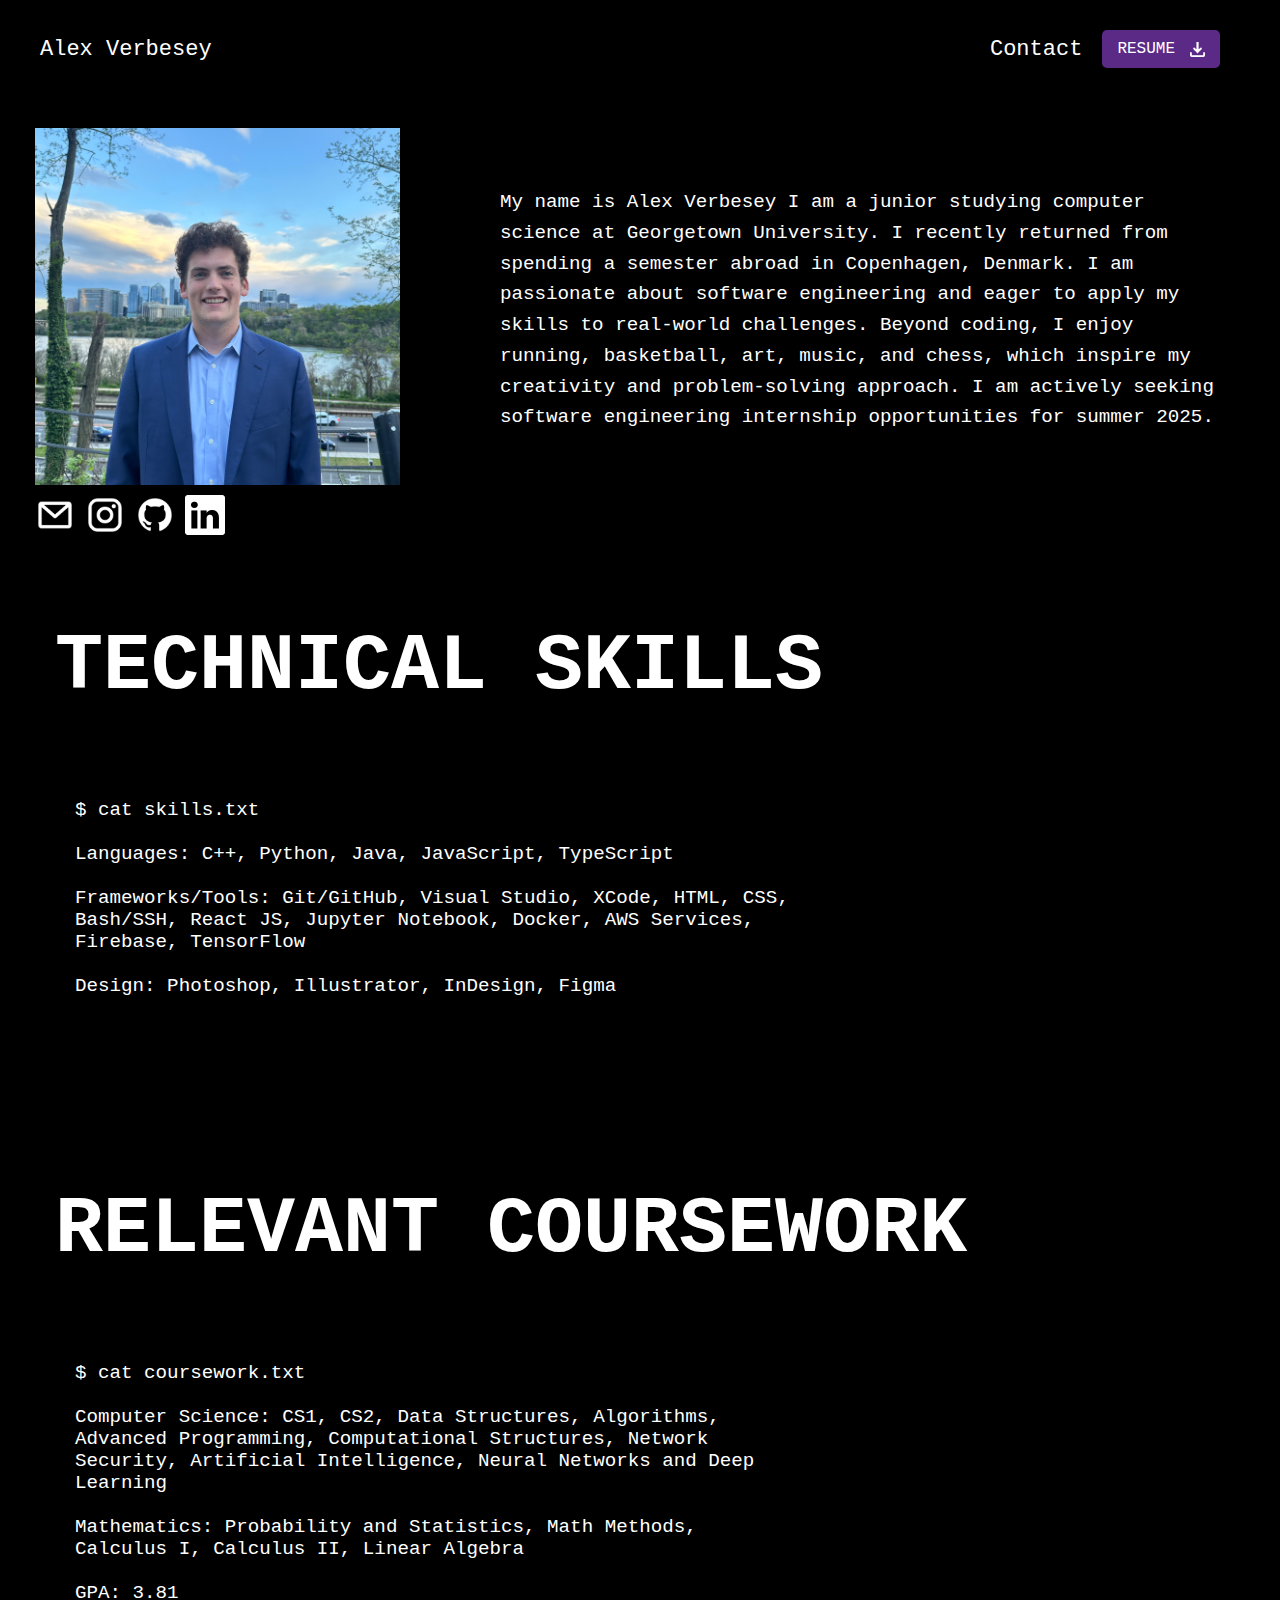
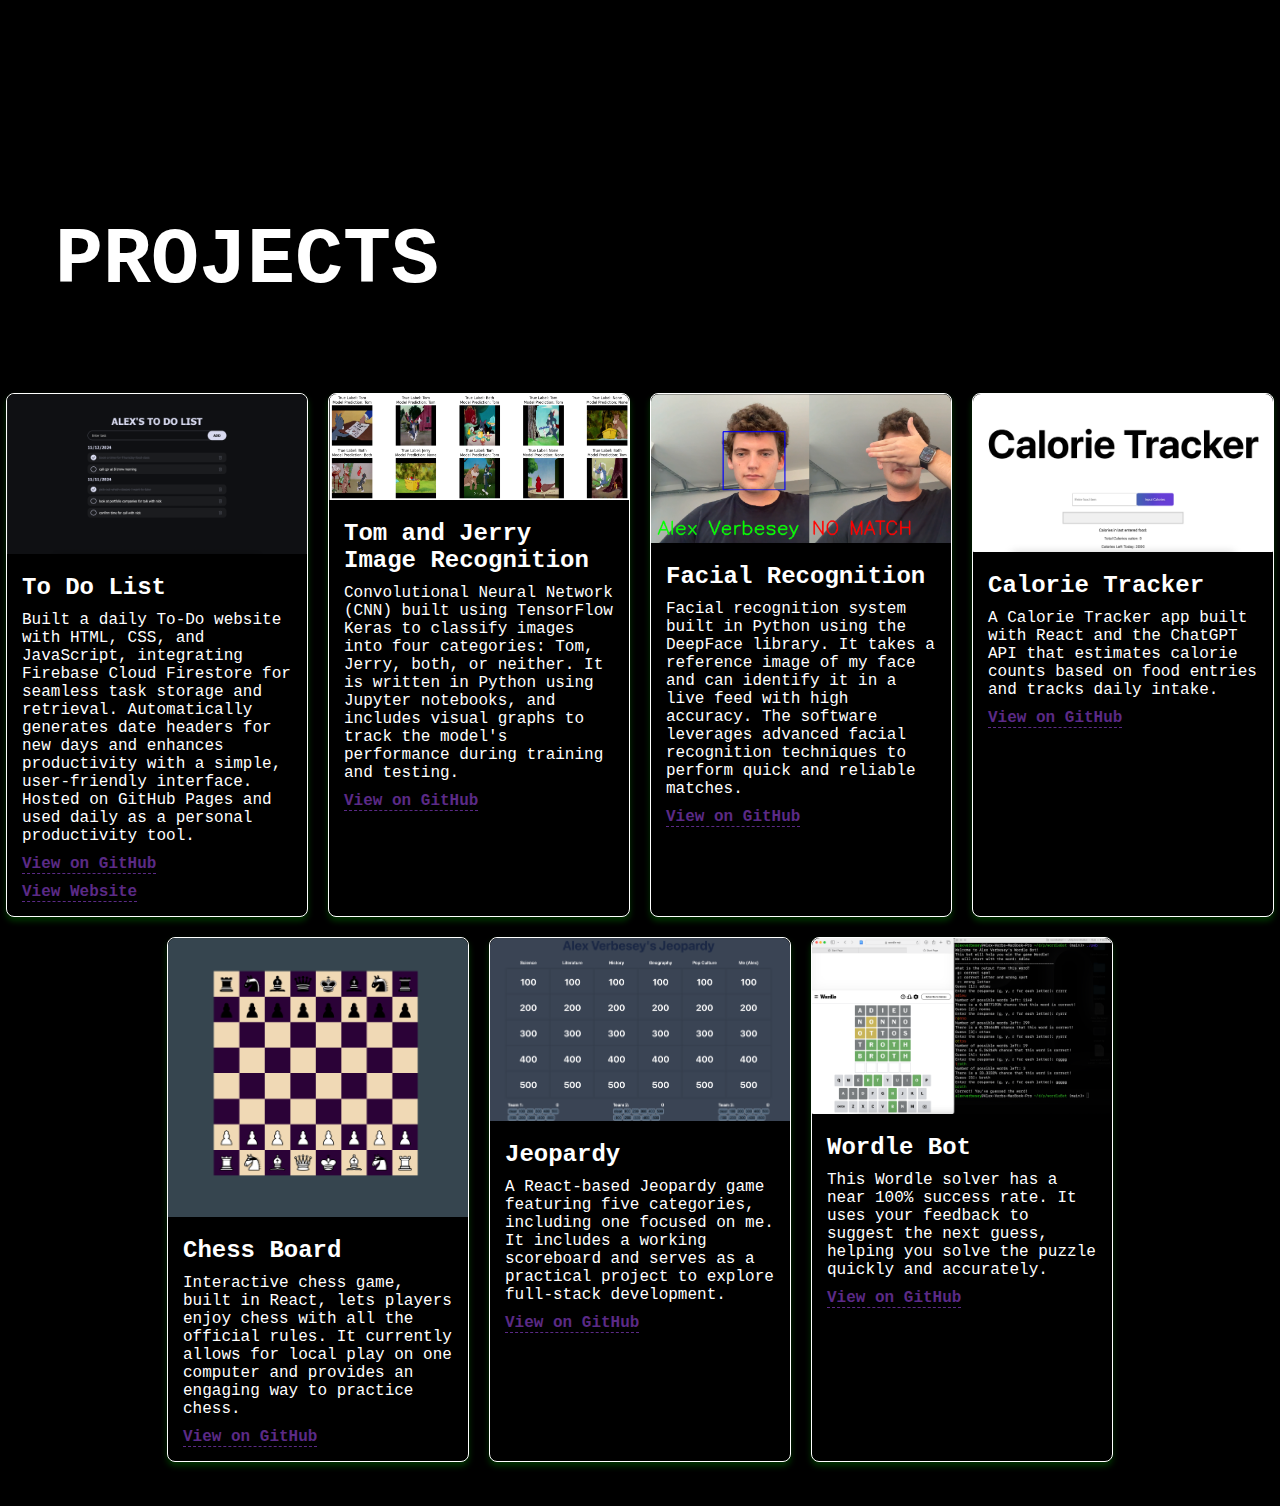
==== commit 0385a747: "updated bio 1/17" ====
--- a/index.html
+++ b/index.html
@@ -30,11 +30,11 @@
             </div>
             <div class="text-container">
                 <p>
-                    My name is Alex Verbesey I am a junior studying computer science at Georgetown University, 
-                    currently spending a semester abroad in Copenhagen, Denmark. I am passionate about software engineering and 
-                    eager to apply my skills to real-world challenges. Beyond coding, I enjoy running, basketball, 
-                    art, music, and chess, which inspire my creativity and problem-solving approach. I am actively 
-                    seeking software engineering internship opportunities for summer 2025.
+                    My name is Alex Verbesey I am a junior studying computer science at Georgetown University. 
+                    I recently returned from spending a semester abroad in Copenhagen, Denmark. I am passionate 
+                    about software engineering and eager to apply my skills to real-world challenges. Beyond coding, 
+                    I enjoy running, basketball, art, music, and chess, which inspire my creativity and problem-solving 
+                    approach. I am actively seeking software engineering internship opportunities for summer 2025.
                 </p>
             </div>
         </div>
@@ -170,6 +170,7 @@
                 </div>
             </div>
     </section>
+
     
     <!-- testing domain -->
 
--- a/index.css
+++ b/index.css
@@ -87,6 +87,12 @@
   color: var(--textColor);
   text-decoration: none;
 }
+
+.frontPage-button a:hover {
+  color: black; /* Invert text color on hover */
+  background-color: var(--secondaryColor); /* Terminal green background */
+}
+
 
 .download-icon {
   width: 15px; 
@@ -298,11 +304,6 @@
 }
 
 .project-info a:hover {
-  color: black; /* Invert text color on hover */
-  background-color: var(--secondaryColor); /* Terminal green background */
-}
-
-.frontPage-button a:hover {
   color: black; /* Invert text color on hover */
   background-color: var(--secondaryColor); /* Terminal green background */
 }
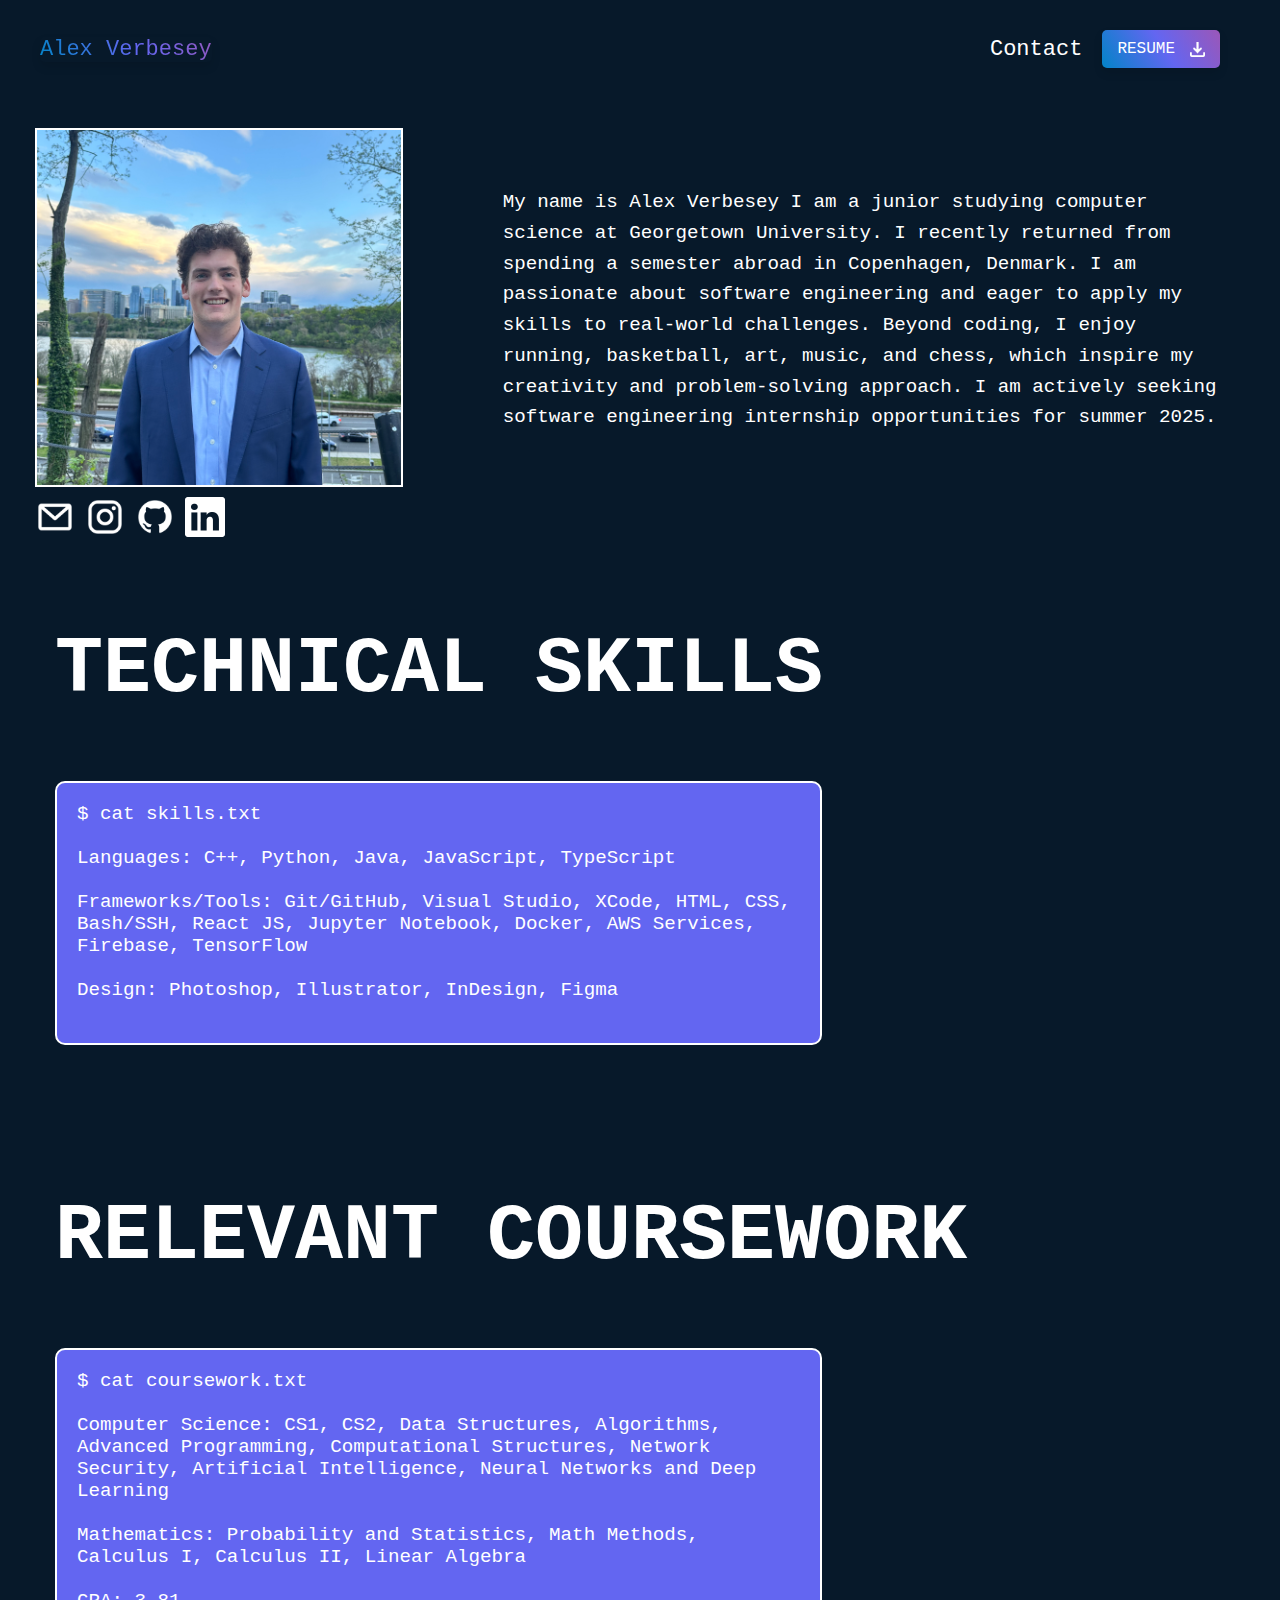
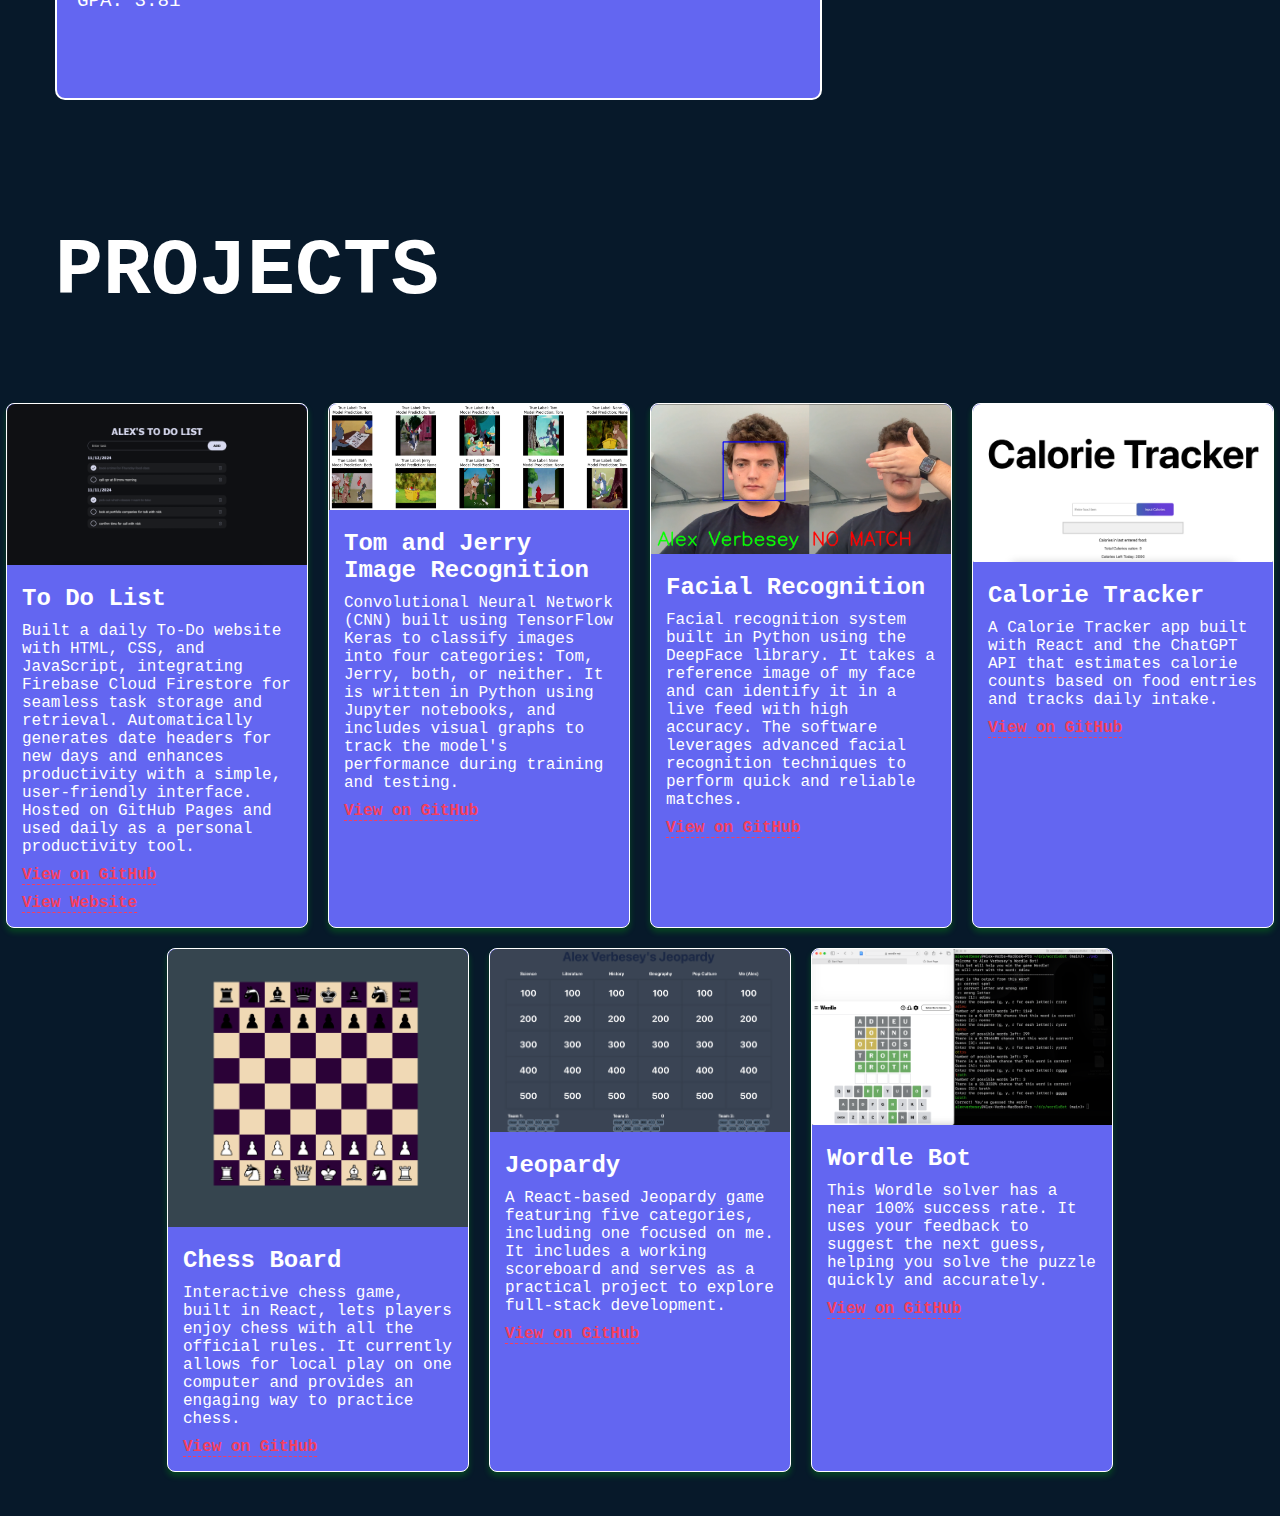
==== commit 103ef402: "changed theme 2/3" ====
--- a/index.html
+++ b/index.html
@@ -12,13 +12,13 @@
     <!-- Navbar -->
     <div class="navbar">
         <div class="frontPage-button">
-            <a href="frontPage.html" class="button-link">Alex Verbesey</a>
+            <a href="frontPage.html" class="rainbow-text">Alex Verbesey</a>
         </div>
         <div class="nav-buttons">
             <a href="mailto:abv21@georgetown.edu" target="_blank">Contact</a>
         </div>
         <div class="resume">
-            <a href="https://drive.google.com/file/d/1e2lnJ7Rl9gJehZ2g4rzee2kk8jqRwELy/view?usp=sharing" target="_blank">Resume</a>
+            <a href="https://drive.google.com/file/d/1qM3sZmdQ4O08Ov6QOiz66wHFgxZZ6L4a/view?usp=sharing" target="_blank">Resume</a>
             <img class="download-icon" src="./assets/download.png" alt="Download Resume Icon">
         </div>
     </div>
@@ -190,4 +190,4 @@
     -->
       
 </body>
-</html>
+</html>--- a/index.css
+++ b/index.css
@@ -1,7 +1,7 @@
 /* mainPage.css */
 :root {
   --textColor: white;
-  --secondaryColor: #5B2A86;
+  --secondaryColor: #f43f5e;
 }
 
 body {
@@ -9,7 +9,7 @@
   margin: 0;
   padding: 0;
   /*background-color: #F1F2F6; */
-  background-color: black;
+  background-color: #07192A;
 
 }
 
@@ -17,6 +17,36 @@
   font-size: 8vw;
   color: #003459;
   margin: 0;
+}
+
+/* Reusable Rainbow Text Effect */
+.rainbow-text {
+  background: linear-gradient(
+    238deg,
+    #0284c7 0%,   /* Sky-600 */
+    #6366f1 15%,  /* Indigo-500 */
+    #f43f5e 50%,  /* Rose-500 */
+    #6366f1 85%,  /* Indigo-500 */
+    #0284c7 100%  /* Sky-600 */
+  );
+  background-size: 400%;
+  background-clip: text;
+  -webkit-background-clip: text;
+  -webkit-text-fill-color: transparent;
+  animation: rainbow-text-animation 4s ease infinite;
+}
+
+/* Rainbow Animation */
+@keyframes rainbow-text-animation {
+  0% {
+    background-position: 0% 50%;
+  }
+  50% {
+    background-position: 100% 50%;
+  }
+  100% {
+    background-position: 0% 50%;
+  }
 }
 
 .navbar {
@@ -30,7 +60,7 @@
   font-family: "Courier New", Courier, monospace;
   margin-bottom: 20px;
 }
-
+/*
 .resume {
   display: flex;
   justify-content: center;
@@ -56,7 +86,54 @@
   background-color: #6c757d; 
   cursor: pointer; 
 }
-
+*/
+.resume {
+  display: flex;
+  justify-content: center;
+  align-items: center;
+  background: linear-gradient(
+    238deg,
+    #0284c7 0%,   /* Sky-600 */
+    #6366f1 15%,  /* Indigo-500 */
+    #f43f5e 50%,  /* Rose-500 */
+    #6366f1 85%,  /* Indigo-500 */
+    #0284c7 100%  /* Sky-600 */
+  );
+  background-size: 400%;
+  border-radius: 5px;
+  box-shadow: 0 5px 10px rgba(0,0,0,0.1);
+  transition: background-color 0.3s;
+  animation: rainbow-bg-animation 4s ease infinite;
+}
+
+.resume a {
+  display: flex;
+  justify-content: center;
+  align-items: center;
+  padding: 10px 15px; 
+  font-size: 16px; 
+  color: #FFF; /* Keeps text white for contrast */
+  text-transform: uppercase; 
+  text-decoration: none;
+}
+
+.resume:hover {
+  background-color: transparent; /* Keeps the gradient on hover */
+  cursor: pointer;
+}
+
+/* Rainbow Background Animation */
+@keyframes rainbow-bg-animation {
+  0% {
+    background-position: 0% 50%;
+  }
+  50% {
+    background-position: 100% 50%;
+  }
+  100% {
+    background-position: 0% 50%;
+  }
+}
 .nav-buttons a {
   font-size: 22px;
   color: var(--textColor);
@@ -65,13 +142,13 @@
 
 
 .nav-buttons {
-  margin-left: auto; /* Push this container to the far right */
-  display: flex; /* Make it flexible for horizontal alignment */
-  gap: 20px; /* Space between links if more are added */
+  margin-left: auto;
+  display: flex;
+  gap: 20px;
   align-items: center;
   
 }
-
+/*
 .frontPage-button{
   display: flex;
   justify-content: left;
@@ -89,10 +166,25 @@
 }
 
 .frontPage-button a:hover {
-  color: black; /* Invert text color on hover */
-  background-color: var(--secondaryColor); /* Terminal green background */
-}
-
+  color: black;
+  background-color: var(--secondaryColor);
+}
+*/
+
+.frontPage-button {
+  display: flex;
+  justify-content: left;
+  align-items: center;
+  box-shadow: 0 5px 10px rgba(0,0,0,0.1);
+  border-radius: 5px;
+  transition: background-color 0.3s;
+  margin-left: 20px;
+}
+
+.frontPage-button a {
+  font-size: 22px;
+  text-decoration: none;
+}
 
 .download-icon {
   width: 15px; 
@@ -113,6 +205,8 @@
   margin-left: 35px; /* Control left alignment for image */
   padding: 0;
   width: max-content;
+  border: 2px solid white;
+
 }
 
 .face img {
@@ -183,12 +277,14 @@
 
 .terminal-output {
   color: var(--textColor);
-  background-color: black;
+  background-color: #6366f1;
   padding: 20px;
   border-radius: 10px;
   white-space: pre-wrap; /* Preserve line breaks */
   font-size: 1.2rem;
   width: 60%;
+  border: 2px solid white;
+
 }
 
 ul {
@@ -258,7 +354,7 @@
 }
 
 .project {
-  background-color: black; /* Terminal background */
+  background-color: #6366f1; /* Terminal background */
   border: 1px solid var(--textColor); /* Terminal border color */
   border-radius: 8px;
   box-shadow: 0 4px 6px rgba(0, 255, 0, 0.2); /* Green glow effect */
@@ -269,7 +365,7 @@
 .project:hover {
   transform: scale(1.05); /* Hover zoom */
   /*  box-shadow: 0 8px 12px rgba(0, 255, 0, 0.5); Enhanced green glow */
-  box-shadow: 0 8px 12px rgb(208, 0, 255);
+  box-shadow: 0 8px 12px rgb(244, 63, 94);
 }
 
 .project img {
